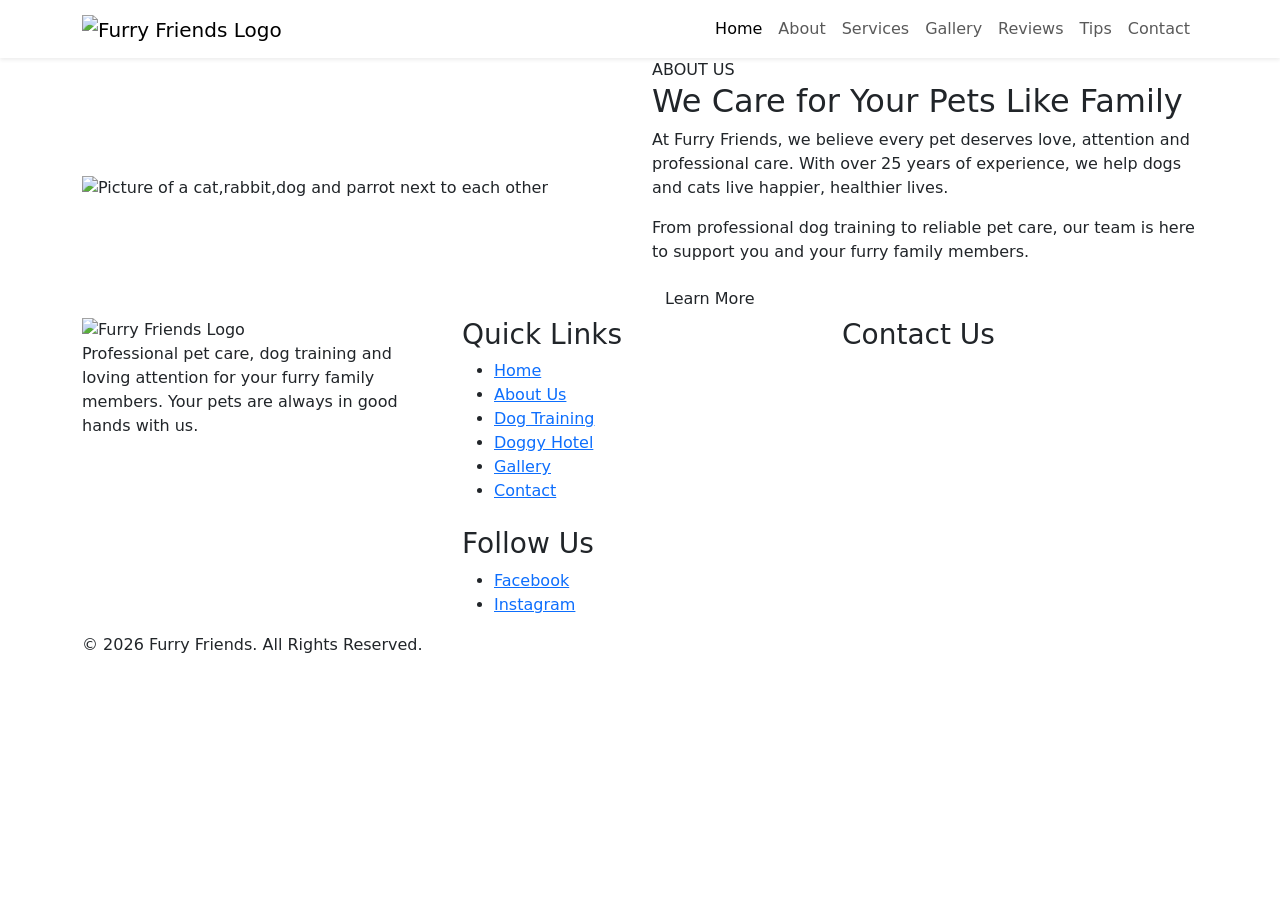
==== index.html @ b20310a3 "Add files via upload furry friends website" ====
<!DOCTYPE html>
<html lang="en">

<head>
    <meta charset="UTF-8">
    <meta name="viewport" content="width=device-width, initial-scale=1.0">

    <title>Home | Furry Friends</title>


<link rel="preconnect" href="https://fonts.googleapis.com">
<link rel="preconnect" href="https://fonts.gstatic.com" crossorigin>

<link href="https://fonts.googleapis.com/css2?family=Poppins:wght@400;500;600;700&display=swap" rel="stylesheet">


<link href="https://cdn.jsdelivr.net/npm/bootstrap@5.3.8/dist/css/bootstrap.min.css" rel="stylesheet">

<link rel="stylesheet" href="css/style.css">


</head>

<body>

<!-- NAVBAR -->
<nav class="navbar navbar-expand-lg navbar-light bg-white sticky-top shadow-sm">

    <div class="container">

        <!-- LOGO -->
        
<a class="navbar-brand" href="index.html">
    <img src="images/logo.png"
         alt="Furry Friends Logo"
         class="navbar-logo">
</a>


        <!-- MOBILE MENU BUTTON -->
        <button class="navbar-toggler"
                type="button"
                data-bs-toggle="collapse"
                data-bs-target="#mainNavbar"
                aria-controls="mainNavbar"
                aria-expanded="false"
                aria-label="Toggle navigation">

            <span class="navbar-toggler-icon"></span>

        </button>

        <!-- NAVIGATION LINKS -->
        <div class="collapse navbar-collapse" id="mainNavbar">

            <ul class="navbar-nav ms-auto">

                <li class="nav-item">
                    <a class="nav-link active" href="index.html">Home</a>
                </li>

                <li class="nav-item">
                    <a class="nav-link" href="about.html">About</a>
                </li>

                <!-- DROPDOWN MENU -->
             
                <li class="nav-item">
    <a class="nav-link" href="services.html">Services</a>
</li>

                <li class="nav-item">
                    <a class="nav-link" href="gallery.html">Gallery</a>
                </li>

                <li class="nav-item">
                    <a class="nav-link" href="testimonials.html">Reviews</a>
                </li>

                <li class="nav-item">
                    <a class="nav-link" href="tips.html">Tips</a>
                </li>

                <li class="nav-item">
                    <a class="nav-link" href="contact.html">Contact</a>
                </li>

            </ul>

        </div>

    </div>

</nav>


<!-- ABOUT SECTION -->
<section class="about-section">

    <div class="container">

        <div class="row align-items-center">

            <!-- IMAGE -->
            <div class="col-lg-6 about-image">
                <img src="images/about-pets.jpg"
                     alt="Picture of a cat,rabbit,dog and parrot next to each other">
            </div>

            <!-- TEXT -->
            <div class="col-lg-6 about-content">

                <span class="section-label">ABOUT US</span>

                <h2>We Care for Your Pets Like Family</h2>

                <p>
                    At Furry Friends, we believe every pet deserves
                    love, attention and professional care.
                    With over 25 years of experience, we help dogs
                    and cats live happier, healthier lives.
                </p>

                <p>
                    From professional dog training to reliable pet
                    care, our team is here to support you and your
                    furry family members.
                </p>

                <a href="about.html" class="btn about-button">
                    Learn More
                </a>

            </div>

        </div>

    </div>

</section>




</section>



<!-- FOOTER -->
<footer class="main-footer">

    <div class="container">

        <div class="row g-4">

            <!-- ABOUT -->
            <div class="col-lg-4 col-md-6">

                <img src="images/logo.png"
                     alt="Furry Friends Logo"
                     class="footer-logo">

                <p class="footer-description">
                    Professional pet care, dog training and
                    loving attention for your furry family members.
                    Your pets are always in good hands with us.
                </p>

            </div>

            <!-- QUICK LINKS -->
            <div class="col-lg-4 col-md-6">

                <h3>Quick Links</h3>

                <ul class="footer-links">
                    <li><a href="index.html">Home</a></li>
                    <li><a href="about.html">About Us</a></li>
                    <li><a href="dog-training.html">Dog Training</a></li>
                    <li><a href="doggy-hotel.html">Doggy Hotel</a></li>
                    <li><a href="gallery.html">Gallery</a></li>
                    <li><a href="contact.html">Contact</a></li>
                </ul>
                <h3 class="mt-4">Follow Us</h3>

<ul class="footer-links">
    <li>
        <a href="https://www.facebook.com/"
           target="_blank"
           rel="noopener noreferrer">Facebook</a>
    </li>

    <li>
        <a href="https://www.instagram.com/"
           target="_blank"
           rel="noopener noreferrer">Instagram</a>
    </li>
</ul>

            </div>

            <!-- CONTACT -->
            <div class="col-lg-4 col-md-12">

                <h3>Contact Us</h3>

               

            </div>

        </div>

        <!-- COPYRIGHT -->
        <div class="footer-bottom">

            <p>
                © 2026 Furry Friends. All Rights Reserved.
            </p>

        </div>

    </div>

</footer>


<script src="https://cdn.jsdelivr.net/npm/bootstrap@5.3.8/dist/js/bootstrap.bundle.min.js"></script>

<script src="js/script.js"></script>

</body>

</html>
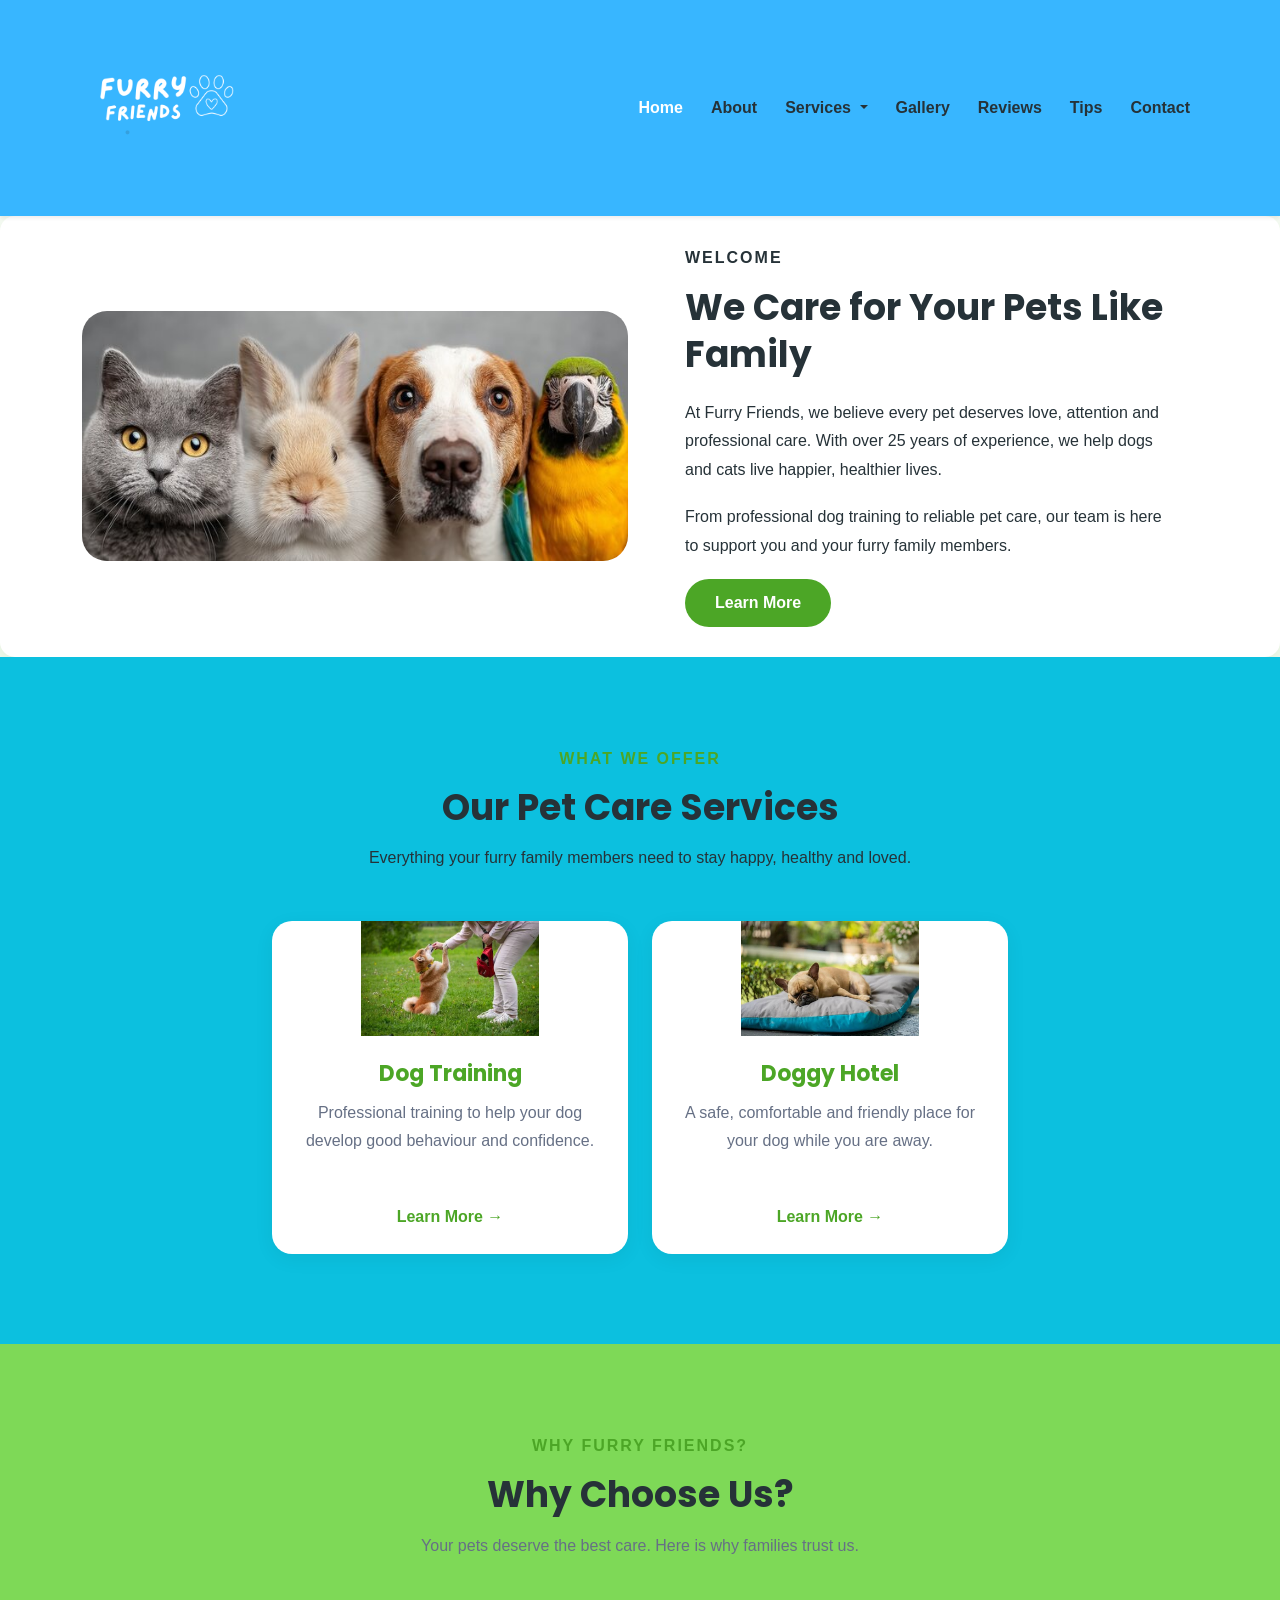
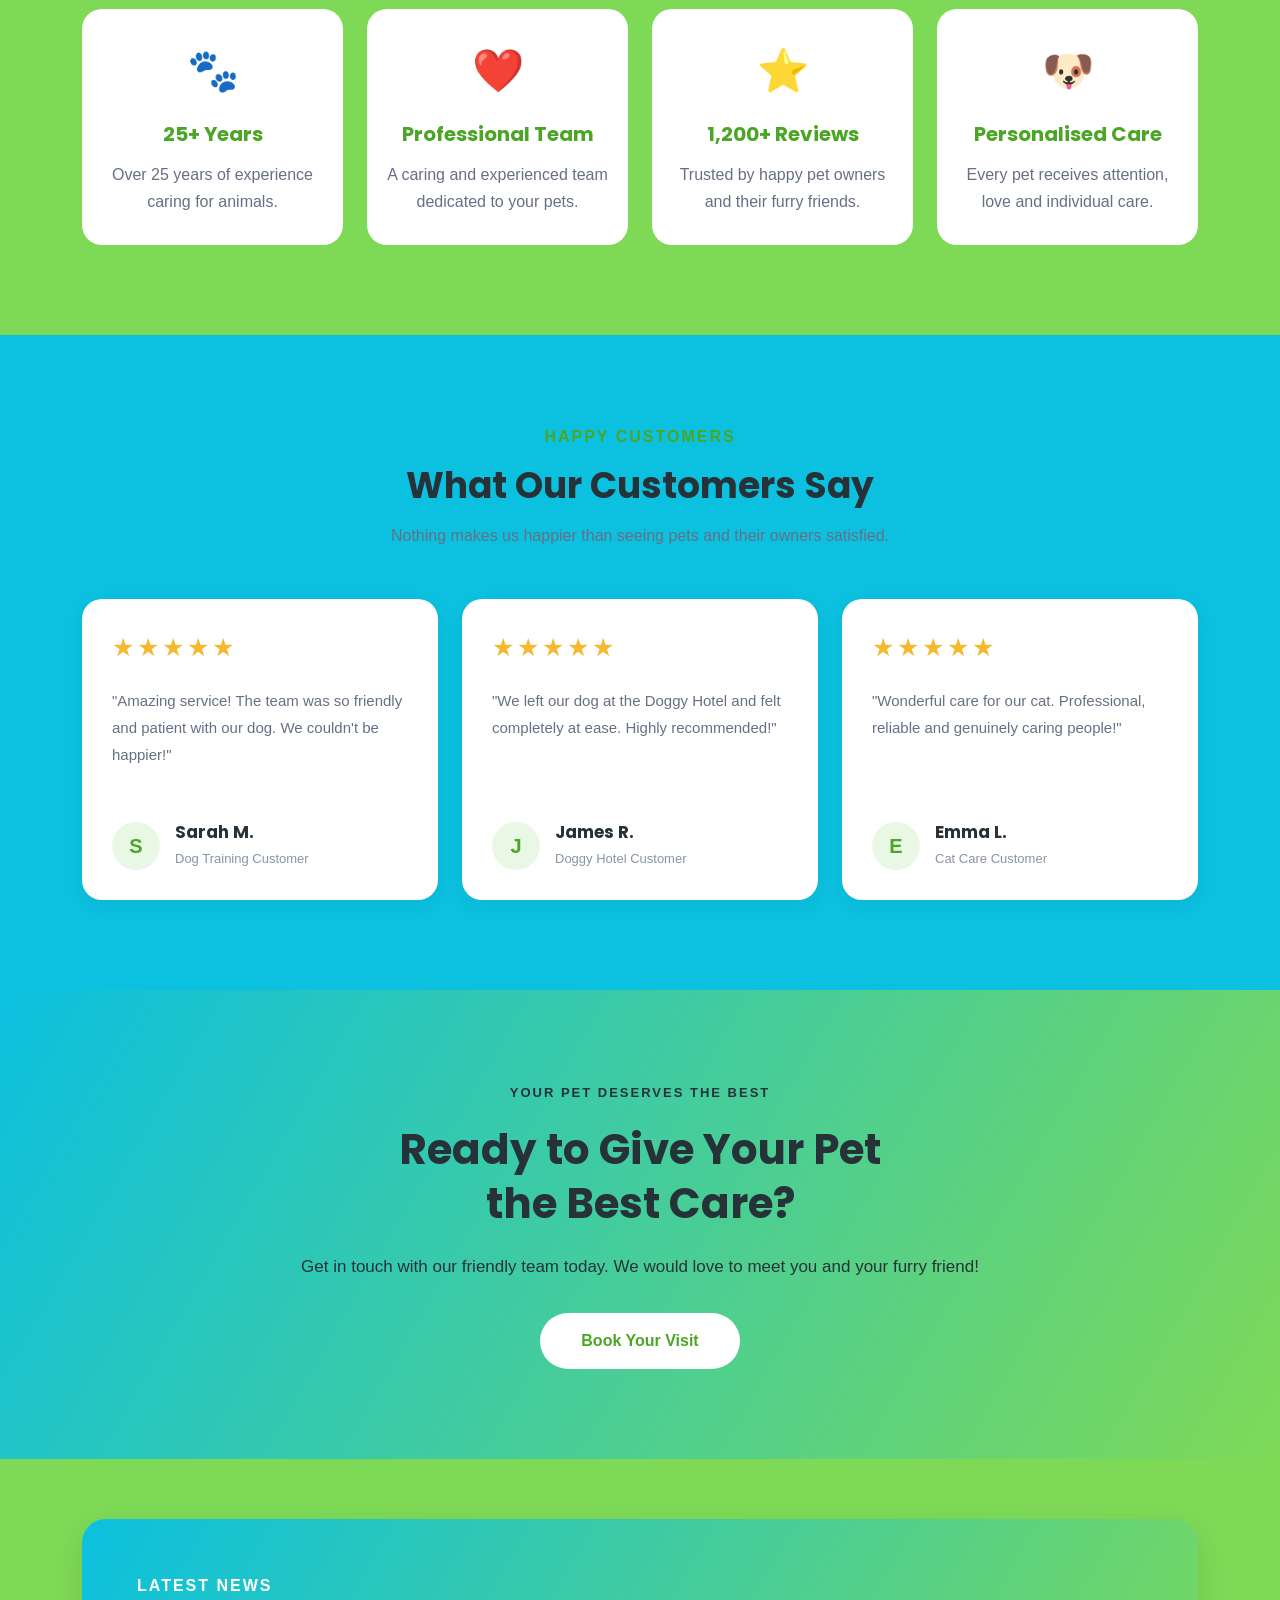
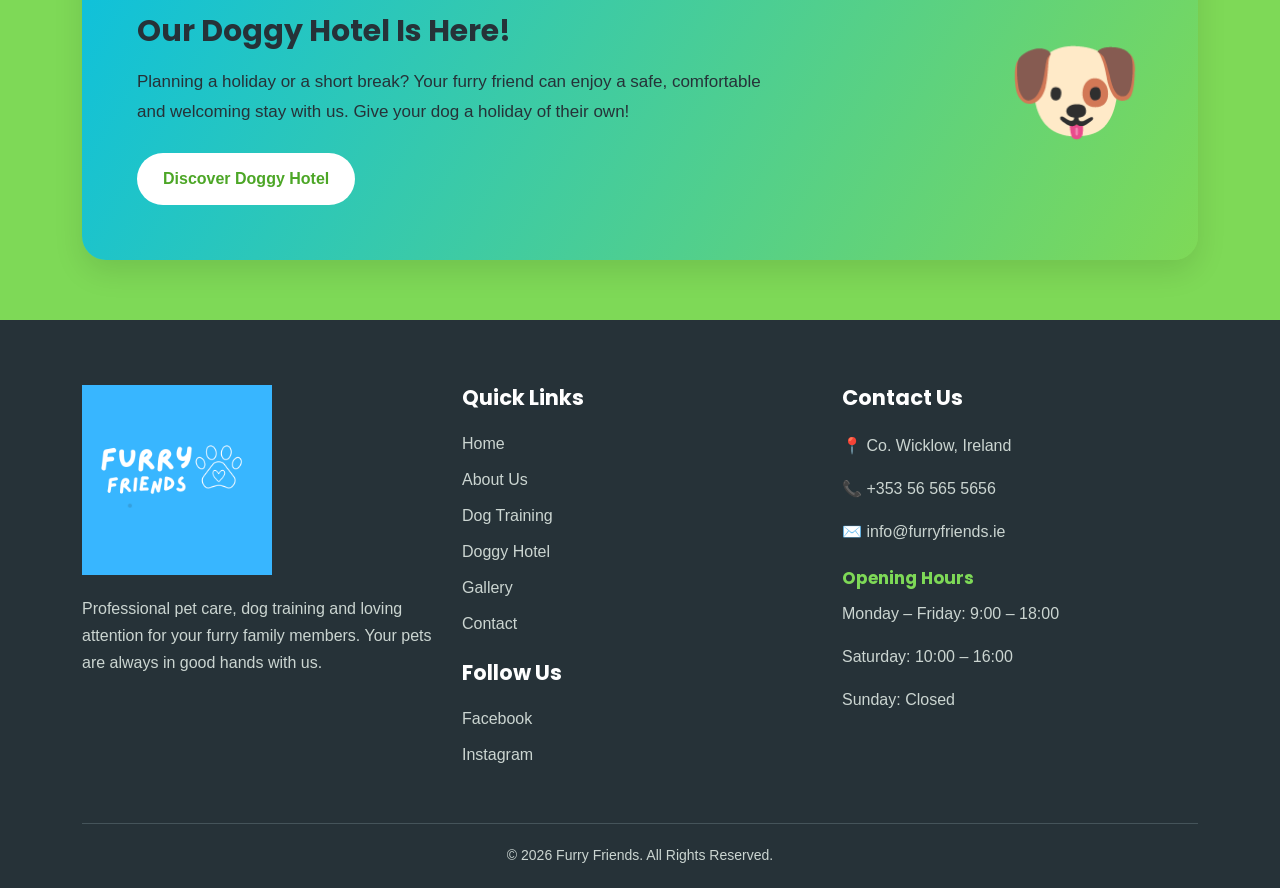
==== commit c4f98ac2: "Add files via upload" ====
--- a/index.html
+++ b/index.html
@@ -65,10 +65,33 @@
                 </li>
 
                 <!-- DROPDOWN MENU -->
-             
-                <li class="nav-item">
-    <a class="nav-link" href="services.html">Services</a>
-</li>
+                <li class="nav-item dropdown">
+
+                    <a class="nav-link dropdown-toggle"
+                       href="#"
+                       role="button"
+                       data-bs-toggle="dropdown"
+                       aria-expanded="false">
+                        Services
+                    </a>
+
+                    <ul class="dropdown-menu">
+
+                        <li>
+                            <a class="dropdown-item" href="dog-training.html">
+                                Dog Training
+                            </a>
+                        </li>
+
+                        <li>
+                            <a class="dropdown-item" href="doggy-hotel.html">
+                                Doggy Hotel
+                            </a>
+                        </li>
+
+                    </ul>
+
+                </li>
 
                 <li class="nav-item">
                     <a class="nav-link" href="gallery.html">Gallery</a>
@@ -95,6 +118,7 @@
 </nav>
 
 
+
 <!-- ABOUT SECTION -->
 <section class="about-section">
 
@@ -105,13 +129,13 @@
             <!-- IMAGE -->
             <div class="col-lg-6 about-image">
                 <img src="images/about-pets.jpg"
-                     alt="Picture of a cat,rabbit,dog and parrot next to each other">
+                     alt="Pet care professional spending time with a happy dog">
             </div>
 
             <!-- TEXT -->
             <div class="col-lg-6 about-content">
 
-                <span class="section-label">ABOUT US</span>
+                <span class="section-label">WELCOME</span>
 
                 <h2>We Care for Your Pets Like Family</h2>
 
@@ -139,13 +163,351 @@
     </div>
 
 </section>
-
-
-
-
+<!-- SERVICES SECTION -->
+<section class="services-section">
+
+    <div class="container">
+
+        <!-- SECTION HEADING -->
+        <div class="section-heading text-center">
+
+            <span class="section-label">WHAT WE OFFER</span>
+
+            <h2>Our Pet Care Services</h2>
+
+            <p>
+                Everything your furry family members need
+                to stay happy, healthy and loved.
+            </p>
+
+        </div>
+
+        <!-- SERVICE CARDS -->
+        <div class="row g-4">
+
+            <!-- DOG TRAINING -->
+            <div class="col-md-6 col-lg-4">
+
+                <div class="service-card">
+
+                    <img src="images/dog-training.jpg"
+                         alt="Professional dog training session">
+
+                    <div class="service-card-content">
+
+                        <h3>Dog Training</h3>
+
+                        <p>
+                            Professional training to help your dog
+                            develop good behaviour and confidence.
+                        </p>
+
+                        <a href="dog-training.html" class="service-link">
+                            Learn More →
+                        </a>
+
+                    </div>
+
+                </div>
+
+            </div>
+
+            <!-- DOGGY HOTEL -->
+            <div class="col-md-6 col-lg-4">
+
+                <div class="service-card">
+
+                    <img src="images/doggy-hotel.jpg"
+                         alt="Happy dog relaxing at a dog hotel">
+
+                    <div class="service-card-content">
+
+                        <h3>Doggy Hotel</h3>
+
+                        <p>
+                            A safe, comfortable and friendly place
+                            for your dog while you are away.
+                        </p>
+
+                        <a href="doggy-hotel.html" class="service-link">
+                            Learn More →
+                        </a>
+
+                    </div>
+
+                </div>
+
+            </div>
+
+     
 </section>
 
 
+<!-- WHY CHOOSE US SECTION -->
+<section class="why-us-section">
+
+    <div class="container">
+
+        <div class="section-heading text-center">
+
+            <span class="section-label">WHY FURRY FRIENDS?</span>
+
+            <h2>Why Choose Us?</h2>
+
+            <p>
+                Your pets deserve the best care.
+                Here is why families trust us.
+            </p>
+
+        </div>
+
+        <div class="row g-4">
+
+            <!-- EXPERIENCE -->
+            <div class="col-md-6 col-lg-3">
+
+                <div class="feature-card">
+
+                    <div class="feature-icon">🐾</div>
+
+                    <h3>25+ Years</h3>
+
+                    <p>
+                        Over 25 years of experience
+                        caring for animals.
+                    </p>
+
+                </div>
+
+            </div>
+
+            <!-- PROFESSIONAL TEAM -->
+            <div class="col-md-6 col-lg-3">
+
+                <div class="feature-card">
+
+                    <div class="feature-icon">❤️</div>
+
+                    <h3>Professional Team</h3>
+
+                    <p>
+                        A caring and experienced team
+                        dedicated to your pets.
+                    </p>
+
+                </div>
+
+            </div>
+
+            <!-- REVIEWS -->
+            <div class="col-md-6 col-lg-3">
+
+                <div class="feature-card">
+
+                    <div class="feature-icon">⭐</div>
+
+                    <h3>1,200+ Reviews</h3>
+
+                    <p>
+                        Trusted by happy pet owners
+                        and their furry friends.
+                    </p>
+
+                </div>
+
+            </div>
+
+            <!-- PERSONAL CARE -->
+            <div class="col-md-6 col-lg-3">
+
+                <div class="feature-card">
+
+                    <div class="feature-icon">🐶</div>
+
+                    <h3>Personalised Care</h3>
+
+                    <p>
+                        Every pet receives attention,
+                        love and individual care.
+                    </p>
+
+                </div>
+
+            </div>
+
+        </div>
+
+    </div>
+
+</section>
+
+
+<!-- TESTIMONIALS SECTION -->
+<section class="testimonials-section">
+
+    <div class="container">
+
+        <div class="section-heading text-center">
+
+            <span class="section-label">HAPPY CUSTOMERS</span>
+
+            <h2>What Our Customers Say</h2>
+
+            <p>
+                Nothing makes us happier than seeing
+                pets and their owners satisfied.
+            </p>
+
+        </div>
+
+        <div class="row g-4">
+
+            <!-- REVIEW 1 -->
+            <div class="col-md-6 col-lg-4">
+
+                <div class="testimonial-card">
+
+                    <div class="review-stars">★★★★★</div>
+
+                    <p>
+                        "Amazing service! The team was so friendly
+                        and patient with our dog. We couldn't be happier!"
+                    </p>
+
+                    <div class="review-author">
+                        <div class="review-avatar">S</div>
+                        <div>
+                            <h3>Sarah M.</h3>
+                            <span>Dog Training Customer</span>
+                        </div>
+                    </div>
+
+                </div>
+
+            </div>
+
+            <!-- REVIEW 2 -->
+            <div class="col-md-6 col-lg-4">
+
+                <div class="testimonial-card">
+
+                    <div class="review-stars">★★★★★</div>
+
+                    <p>
+                        "We left our dog at the Doggy Hotel
+                        and felt completely at ease. Highly recommended!"
+                    </p>
+
+                    <div class="review-author">
+                        <div class="review-avatar">J</div>
+                        <div>
+                            <h3>James R.</h3>
+                            <span>Doggy Hotel Customer</span>
+                        </div>
+                    </div>
+
+                </div>
+
+            </div>
+
+            <!-- REVIEW 3 -->
+            <div class="col-md-6 col-lg-4">
+
+                <div class="testimonial-card">
+
+                    <div class="review-stars">★★★★★</div>
+
+                    <p>
+                        "Wonderful care for our cat.
+                        Professional, reliable and genuinely caring people!"
+                    </p>
+
+                    <div class="review-author">
+                        <div class="review-avatar">E</div>
+                        <div>
+                            <h3>Emma L.</h3>
+                            <span>Cat Care Customer</span>
+                        </div>
+                    </div>
+
+                </div>
+
+            </div>
+
+        </div>
+
+    </div>
+
+</section>
+
+
+<!-- CALL TO ACTION SECTION -->
+<section class="cta-section">
+
+    <div class="container">
+
+        <div class="cta-content text-center">
+
+            <span class="cta-label">YOUR PET DESERVES THE BEST</span>
+
+            <h2>
+                Ready to Give Your Pet<br>
+                the Best Care?
+            </h2>
+
+            <p>
+                Get in touch with our friendly team today.
+                We would love to meet you and your furry friend!
+            </p>
+
+            <a href="contact.html" class="btn cta-button">
+                Book Your Visit
+            </a>
+
+        </div>
+
+    </div>
+
+</section>
+
+
+<!-- CLIENT UPDATE CARD -->
+<section class="client-update-section">
+
+    <div class="container">
+
+        <div class="client-update-card">
+
+            <div class="client-update-content">
+
+                <span class="client-update-label">
+                    LATEST NEWS
+                </span>
+
+                <h2>Our Doggy Hotel Is Here!</h2>
+
+                <p>
+                    Planning a holiday or a short break?
+                    Your furry friend can enjoy a safe,
+                    comfortable and welcoming stay with us.
+                    Give your dog a holiday of their own!
+                </p>
+
+                <a href="doggy-hotel.html" class="btn client-update-button">
+                    Discover Doggy Hotel
+                </a>
+
+            </div>
+
+            <div class="client-update-icon">
+                🐶
+            </div>
+
+        </div>
+
+    </div>
+
+</section>
 
 <!-- FOOTER -->
 <footer class="main-footer">
@@ -205,7 +567,15 @@
 
                 <h3>Contact Us</h3>
 
-               
+                <p>📍 Co. Wicklow, Ireland</p>
+                <p>📞 +353 56 565 5656</p>
+                <p>✉️ info@furryfriends.ie</p>
+
+                <h4>Opening Hours</h4>
+
+                <p>Monday – Friday: 9:00 – 18:00</p>
+                <p>Saturday: 10:00 – 16:00</p>
+                <p>Sunday: Closed</p>
 
             </div>
 
--- a/css/style.css
+++ b/css/style.css
@@ -0,0 +1,1952 @@
+
+/*
+   FURRY FRIENDS -  */
+
+/* COLOUR PALETTE */
+
+/* FURRY FRIENDS - COLOUR PALETTE AND TYPOGRAPHY */
+
+:root {
+
+    /* PRIMARY COLOURS */
+    --primary-turquoise: #0cc0df;
+    --primary-light-green: #7ed957;
+
+    /* SECONDARY COLOURS */
+    --primary-green: #4ca626;
+    --primary-blue: #0cc0df;
+    --light-green: #7ed957;
+    --light-blue: #38b6ff;
+
+    /* TEXT AND BACKGROUNDS */
+    --dark-text: #263238;
+    --light-background: #f7fbf5;
+    --white: #ffffff;
+    --muted-text: #667085;
+
+    /* SOFT COLOURS */
+    --soft-green: #e9f8e5;
+    --soft-blue: #e5f5ff;
+    --border-color: #dce5dc;
+    --footer-background: #263238;
+
+    /* TYPOGRAPHY */
+    --font-heading: 'Poppins', sans-serif;
+    --font-body: 'Arial', sans-serif;
+
+    --heading-large: 42px;
+    --heading-medium: 30px;
+    --heading-small: 22px;
+    --body-size: 16px;
+
+    --heading-xl: 52px;
+    --heading-page: 48px;
+    --heading-section: 36px;
+    --heading-card: 24px;
+
+    --text-large: 18px;
+    --text-small: 14px;
+}
+
+/* 3. GLOBAL RESET */
+
+* {
+    margin: 0;
+    padding: 0;
+    box-sizing: border-box;
+}
+
+/* 4. BODY */
+
+body {
+    font-family: var(--font-body);
+    font-size: var(--body-size);
+    color: var(--dark-text);
+    background-color: var(--light-background);
+}
+
+/* 5. HEADINGS */
+
+h1, h2, h3, h4 {
+    font-family: var(--font-heading);
+    font-weight: 700;
+}
+
+h1 {
+    font-size: var(--heading-large);
+}
+
+h2 {
+    font-size: var(--heading-medium);
+}
+
+h3 {
+    font-size: var(--heading-small);
+}
+
+/* 6. RESPONSIVE DESIGN */
+
+@media (max-width: 768px) {
+
+    h1 {
+        font-size: 32px;
+    }
+
+    h2 {
+        font-size: 25px;
+    }
+
+}
+
+@media (max-width: 480px) {
+
+    h1 {
+        font-size: 27px;
+    }
+
+    h2 {
+        font-size: 22px;
+    }
+
+}
+
+
+/* NAVBAR */
+
+.navbar {
+    padding: 18px 0;
+}
+
+.navbar-brand {
+    color: var(--primary-green);
+    font-size: 25px;
+    letter-spacing: 1px;
+}
+
+.navbar-brand:hover {
+    color: var(--primary-blue);
+}
+
+.navbar-nav .nav-link {
+    color: var(--dark-text);
+    font-weight: 600;
+    margin-left: 12px;
+    transition: color 0.3s ease;
+}
+
+.navbar-nav .nav-link:hover,
+.navbar-nav .nav-link.active {
+    color: var(--primary-green);
+}
+
+.dropdown-menu {
+    border: none;
+    box-shadow: 0 5px 20px rgba(0,0,0,0.1);
+    border-radius: 10px;
+}
+
+.dropdown-item:hover {
+    background-color: var(--light-background);
+    color: var(--primary-green);
+}
+
+/* NAVBAR LOGO */
+
+.navbar-logo {
+    height: 180px;
+    width: auto;
+    object-fit: contain;
+    display: block;
+}
+
+.navbar-brand {
+    padding: 0;
+    margin: 0;
+}
+
+@media (max-width: 768px) {
+
+    .navbar-logo {
+        height: 52px;
+    }
+
+}
+
+
+/* MOBILE RESPONSIVE */
+
+@media (max-width: 768px) {
+
+    .hero-section {
+        padding: 35px 0;
+    }
+
+    .hero-content {
+        padding: 20px 10px;
+        text-align: center;
+    }
+
+    .hero-content h1 {
+        font-size: 36px;
+    }
+
+    .hero-content p {
+        font-size: 16px;
+    }
+
+    .hero-image img {
+        height: 300px;
+        margin-top: 30px;
+    }
+}
+
+/* =================================
+   ABOUT SECTION
+================================= */
+
+.about-section {
+    background-color: #ffffff;
+    box-shadow: 0 10px 25px color-mix(in srgb, var(--primary-green) 15%, transparent);
+    border-radius: 15px;
+}
+
+.about-image img {
+    width: 100%;
+    height: 250px;
+    object-fit: cover;
+    border-radius: 25px;
+}
+
+.about-content {
+    padding: 30px 45px;
+}
+
+.section-label {
+    display: inline-block;
+    color: var(--primary-green);
+    font-weight: 700;
+    letter-spacing: 2px;
+    margin-bottom: 15px;
+}
+.about-content h2 {
+    font-size: 36px;
+    line-height: 1.3;
+    margin-bottom: 20px;
+}
+
+.about-content p {
+    font-size: 16px;
+    line-height: 1.8;
+    margin-bottom: 18px;
+}
+
+.about-button {
+    background-color: var(--primary-green);
+    color: var(--white);
+    padding: 12px 30px;
+    border-radius: 30px;
+    font-weight: 600;
+    transition: 0.3s ease;
+}
+
+.about-button:hover {
+    background-color: var(--primary-blue);
+    color: var(--white);
+}
+
+@media (max-width: 768px) {
+
+    .about-section {
+        padding: 40px 0;
+    }
+
+    .about-content {
+        padding: 30px 10px 10px;
+        text-align: center;
+    }
+
+    .about-content h2 {
+        font-size: 28px;
+    }
+
+    .about-image img {
+        height: 300px;
+    }
+}
+
+/* =================================
+   SERVICES SECTION
+================================= */
+
+.services-section {
+    padding: 90px 0;
+    background-color: var(--light-background);
+}
+
+.section-heading {
+    max-width: 650px;
+    margin: 0 auto 50px;
+}
+
+.section-heading h2 {
+    font-size: 36px;
+    margin-bottom: 15px;
+}
+
+.section-heading p {
+    color: #667085;
+    line-height: 1.7;
+}
+
+/* SERVICE CARDS */
+
+.service-card {
+    height: 100%;
+    background-color: var(--white);
+    border-radius: 20px;
+    overflow: hidden;
+    box-shadow: 0 5px 20px rgba(0, 0, 0, 0.06);
+    transition: transform 0.3s ease, box-shadow 0.3s ease;
+}
+
+.service-card:hover {
+    transform: translateY(-8px);
+    box-shadow: 0 12px 30px rgba(0, 0, 0, 0.12);
+}
+
+.service-card img {
+    width: 50%;
+    height: 115px;
+    object-fit: cover;
+}
+
+.service-card:nth-child(1) img {
+    object-position: 20% center;
+}
+
+.service-card:nth-child(2) img {
+    object-position: 40% center;
+}
+
+.service-card:nth-child(3) img {
+    object-position: 40% center;
+}
+.service-card-content {
+    padding: 25px;
+}
+
+.service-card-content h3 {
+    color: var(--primary-green);
+    margin-bottom: 12px;
+}
+
+.service-card-content p {
+    line-height: 1.7;
+    color: #667085;
+    min-height: 80px;
+}
+
+.service-link {
+    display: inline-block;
+    color: var(--primary-green);
+    font-weight: 700;
+    text-decoration: none;
+    margin-top: 10px;
+    transition: color 0.3s ease;
+}
+
+.service-link:hover {
+    color: var(--primary-blue);
+}
+
+/* MOBILE */
+
+@media (max-width: 768px) {
+
+    .services-section {
+        padding: 50px 0;
+    }
+
+    .section-heading h2 {
+        font-size: 28px;
+    }
+
+    .service-card-content p {
+        min-height: auto;
+    }
+
+}
+
+/* =================================
+   WHY CHOOSE US SECTION
+================================= */
+
+.why-us-section {
+    padding: 90px 0;
+    background-color: var(--white);
+}
+
+.feature-card {
+    height: 100%;
+    padding: 30px 20px;
+    text-align: center;
+    background-color: var(--light-background);
+    border-radius: 20px;
+    transition: transform 0.3s ease;
+}
+
+.feature-card:hover {
+    transform: translateY(-8px);
+}
+
+.feature-icon {
+    font-size: 42px;
+    margin-bottom: 20px;
+}
+
+.feature-card h3 {
+    font-size: 20px;
+    color: var(--primary-green);
+    margin-bottom: 15px;
+}
+
+.feature-card p {
+    color: #667085;
+    line-height: 1.7;
+    margin-bottom: 0;
+}
+
+@media (max-width: 768px) {
+
+    .why-us-section {
+        padding: 50px 0;
+    }
+
+    .feature-card {
+        padding: 25px 15px;
+    }
+
+}
+
+/* =================================
+   TESTIMONIALS SECTION
+================================= */
+
+.testimonials-section {
+    padding: 90px 0;
+    background-color: var(--light-background);
+}
+
+.testimonial-card {
+    height: 100%;
+    padding: 30px;
+    background-color: var(--white);
+    border-radius: 20px;
+    box-shadow: 0 5px 20px rgba(0, 0, 0, 0.05);
+    transition: transform 0.3s ease;
+}
+
+.testimonial-card:hover {
+    transform: translateY(-8px);
+}
+
+.review-stars {
+    color: #ffb703;
+    font-size: 24px;
+    letter-spacing: 3px;
+    margin-bottom: 20px;
+}
+
+.testimonial-card > p {
+    color: #667085;
+    font-size: 15px;
+    line-height: 1.8;
+    min-height: 110px;
+}
+
+.review-author {
+    display: flex;
+    align-items: center;
+    gap: 15px;
+    margin-top: 25px;
+}
+
+.review-avatar {
+    width: 48px;
+    height: 48px;
+    display: flex;
+    align-items: center;
+    justify-content: center;
+    background-color: var(--light-green);
+    color: var(--white);
+    font-size: 20px;
+    font-weight: 700;
+    border-radius: 50%;
+}
+
+.review-author h3 {
+    font-size: 17px;
+    margin-bottom: 4px;
+}
+
+.review-author span {
+    color: #667085;
+    font-size: 13px;
+}
+
+@media (max-width: 768px) {
+
+    .testimonials-section {
+        padding: 50px 0;
+    }
+
+    .testimonial-card > p {
+        min-height: auto;
+    }
+
+}
+
+/* =================================
+   CALL TO ACTION SECTION
+================================= */
+
+.cta-section {
+    padding: 90px 20px;
+    background: linear-gradient(
+        135deg,
+        var(--primary-green),
+        var(--primary-blue)
+    );
+}
+
+.cta-content {
+    max-width: 750px;
+    margin: 0 auto;
+    color: var(--white);
+}
+
+.cta-label {
+    display: inline-block;
+    font-weight: 700;
+    letter-spacing: 2px;
+    font-size: 13px;
+    margin-bottom: 20px;
+}
+
+.cta-content h2 {
+    font-size: 42px;
+    line-height: 1.3;
+    margin-bottom: 20px;
+}
+
+.cta-content p {
+    font-size: 17px;
+    line-height: 1.8;
+    margin-bottom: 30px;
+}
+
+.cta-button {
+    background-color: var(--white);
+    color: var(--primary-green);
+    padding: 15px 40px;
+    border-radius: 30px;
+    font-weight: 700;
+    transition: 0.3s ease;
+}
+
+.cta-button:hover {
+    background-color: var(--dark-text);
+    color: var(--white);
+    transform: translateY(-3px);
+}
+
+/* MOBILE */
+
+@media (max-width: 768px) {
+
+    .cta-section {
+        padding: 55px 20px;
+    }
+
+    .cta-content h2 {
+        font-size: 30px;
+    }
+
+    .cta-content p {
+        font-size: 15px;
+    }
+
+}
+
+/* =================================
+   FOOTER
+================================= */
+
+.main-footer {
+    background-color: #263238;
+    color: var(--white);
+    padding: 65px 0 20px;
+}
+
+.footer-logo {
+    width: 190px;
+    height: auto;
+    object-fit: contain;
+    margin-bottom: 20px;
+}
+
+.footer-description {
+    color: #cbd5d1;
+    line-height: 1.8;
+    max-width: 350px;
+}
+
+.main-footer h3 {
+    color: var(--white);
+    font-size: 21px;
+    margin-bottom: 22px;
+}
+
+.main-footer h4 {
+    color: var(--light-green);
+    font-size: 17px;
+    margin: 22px 0 12px;
+}
+
+.main-footer p {
+    color: #cbd5d1;
+    line-height: 1.7;
+}
+
+.footer-links {
+    list-style: none;
+    padding: 0;
+}
+
+.footer-links li {
+    margin-bottom: 12px;
+}
+
+.footer-links a {
+    color: #cbd5d1;
+    text-decoration: none;
+    transition: 0.3s ease;
+}
+
+.footer-links a:hover {
+    color: var(--light-green);
+    padding-left: 5px;
+}
+
+.footer-bottom {
+    border-top: 1px solid #45545a;
+    margin-top: 40px;
+    padding-top: 20px;
+    text-align: center;
+}
+
+.footer-bottom p {
+    font-size: 14px;
+    margin-bottom: 0;
+}
+
+/* MOBILE */
+
+@media (max-width: 768px) {
+
+    .main-footer {
+        padding: 45px 0 20px;
+    }
+
+    .footer-logo {
+        width: 160px;
+    }
+
+    .footer-bottom {
+        margin-top: 25px;
+    }
+
+}
+
+/* =================================
+   ABOUT PAGE
+================================= */
+
+.about-hero {
+    padding: 90px 20px;
+    background: linear-gradient(
+        135deg,
+        #e9f8e5,
+        #e5f5ff
+    );
+}
+
+.about-hero h1 {
+    font-size: 48px;
+    line-height: 1.25;
+    margin: 15px 0 20px;
+}
+
+.about-hero p {
+    color: #667085;
+    font-size: 18px;
+    max-width: 600px;
+    margin: 0 auto;
+    line-height: 1.8;
+}
+
+.our-story-section {
+    padding: 90px 0;
+    background-color: var(--white);
+}
+
+.story-image {
+    width: 100%;
+    height: 430px;
+    object-fit: cover;
+    border-radius: 25px;
+}
+
+.our-story-section h2 {
+    font-size: 36px;
+    margin: 15px 0 20px;
+}
+
+.our-story-section p {
+    color: #667085;
+    line-height: 1.9;
+    margin-bottom: 18px;
+}
+
+.mission-section {
+    padding: 85px 20px;
+    background-color: var(--light-background);
+}
+
+.mission-section h2 {
+    font-size: 36px;
+    margin: 15px 0 20px;
+}
+
+.mission-section p {
+    max-width: 750px;
+    margin: 0 auto;
+    color: #667085;
+    line-height: 1.9;
+    font-size: 17px;
+}
+
+@media (max-width: 768px) {
+
+    .about-hero {
+        padding: 60px 15px;
+    }
+
+    .about-hero h1 {
+        font-size: 34px;
+    }
+
+    .our-story-section {
+        padding: 50px 0;
+    }
+
+    .story-image {
+        height: 300px;
+    }
+
+    .our-story-section h2,
+    .mission-section h2 {
+        font-size: 28px;
+    }
+
+    .mission-section {
+        padding: 55px 20px;
+    }
+}
+
+/* =================================
+   SERVICES PAGE
+================================= */
+
+.services-hero {
+    padding: 90px 20px;
+    background: linear-gradient(
+        135deg,
+        #e9f8e5,
+        #e5f5ff
+    );
+}
+
+.services-hero h1 {
+    font-size: 48px;
+    margin: 15px 0 20px;
+}
+
+.services-hero p {
+    max-width: 650px;
+    margin: 0 auto;
+    color: #667085;
+    font-size: 18px;
+    line-height: 1.8;
+}
+
+.services-overview {
+    padding: 90px 0;
+    background-color: var(--white);
+}
+
+.service-page-card {
+    height: 100%;
+    background-color: var(--light-background);
+    border-radius: 20px;
+    overflow: hidden;
+    transition: 0.3s ease;
+}
+
+.service-page-card:hover {
+    transform: translateY(-8px);
+    box-shadow: 0 12px 30px rgba(0, 0, 0, 0.10);
+}
+
+.service-page-card img {
+    width: 100%;
+    height: 240px;
+    object-fit: cover;
+}
+
+.service-page-content {
+    padding: 28px;
+}
+
+.service-number {
+    display: inline-block;
+    color: var(--primary-green);
+    font-size: 14px;
+    font-weight: 700;
+    margin-bottom: 12px;
+}
+
+.service-page-content h3 {
+    font-size: 23px;
+    margin-bottom: 15px;
+}
+
+.service-page-content p {
+    color: #667085;
+    line-height: 1.8;
+    min-height: 85px;
+}
+
+.service-page-link {
+    display: inline-block;
+    margin-top: 12px;
+    color: var(--primary-green);
+    font-weight: 700;
+    text-decoration: none;
+    transition: 0.3s ease;
+}
+
+.service-page-link:hover {
+    color: var(--primary-blue);
+    transform: translateX(5px);
+}
+
+.personal-care-section {
+    padding: 90px 0;
+    background-color: var(--light-background);
+}
+
+.personal-care-section h2 {
+    font-size: 36px;
+    margin: 15px 0 20px;
+}
+
+.personal-care-section p {
+    color: #667085;
+    line-height: 1.9;
+    margin-bottom: 18px;
+}
+
+.personal-care-image {
+    width: 100%;
+    height: 420px;
+    object-fit: cover;
+    border-radius: 25px;
+}
+
+.services-contact-button {
+    background-color: var(--primary-green);
+    color: var(--white);
+    padding: 13px 30px;
+    border-radius: 30px;
+    font-weight: 600;
+    margin-top: 10px;
+}
+
+.services-contact-button:hover {
+    background-color: var(--primary-blue);
+    color: var(--white);
+}
+
+.services-cta {
+    padding: 75px 20px;
+    background: linear-gradient(
+        135deg,
+        var(--primary-green),
+        var(--primary-blue)
+    );
+    color: var(--white);
+}
+
+.services-cta h2 {
+    font-size: 36px;
+    margin-bottom: 18px;
+}
+
+.services-cta p {
+    font-size: 17px;
+    line-height: 1.8;
+    margin-bottom: 28px;
+}
+
+.services-cta-button {
+    background-color: var(--white);
+    color: var(--primary-green);
+    padding: 14px 35px;
+    border-radius: 30px;
+    font-weight: 700;
+}
+
+.services-cta-button:hover {
+    background-color: var(--dark-text);
+    color: var(--white);
+}
+
+@media (max-width: 768px) {
+
+    .services-hero {
+        padding: 60px 15px;
+    }
+
+    .services-hero h1 {
+        font-size: 34px;
+    }
+
+    .services-hero p {
+        font-size: 16px;
+    }
+
+    .services-overview,
+    .personal-care-section {
+        padding: 50px 0;
+    }
+
+    .service-page-content p {
+        min-height: auto;
+    }
+
+    .personal-care-section h2 {
+        font-size: 28px;
+    }
+
+    .personal-care-image {
+        height: 300px;
+    }
+
+    .services-cta h2 {
+        font-size: 28px;
+    }
+}
+
+
+/* ==============================
+   GALLERY PAGE
+============================== */
+
+.gallery-hero {
+    padding: 85px 20px;
+    background: linear-gradient(135deg, #e9f8e5, #e5f5ff);
+    text-align: center;
+}
+
+.gallery-hero h1 {
+    font-size: 46px;
+    margin: 15px 0;
+}
+
+.gallery-hero p {
+    max-width: 650px;
+    margin: 0 auto;
+    color: #667085;
+    font-size: 18px;
+    line-height: 1.8;
+}
+
+.gallery-section {
+    padding: 85px 0;
+    background-color: var(--white);
+}
+
+.gallery-card {
+    position: relative;
+    height: 300px;
+    overflow: hidden;
+    border-radius: 20px;
+    box-shadow: 0 5px 20px rgba(0,0,0,0.08);
+    cursor: pointer;
+}
+
+.gallery-card img {
+    width: 100%;
+    height: 100%;
+    object-fit: cover;
+    transition: transform 0.5s ease;
+}
+
+.gallery-card:hover img {
+    transform: scale(1.08);
+}
+
+.gallery-overlay {
+    position: absolute;
+    inset: 0;
+    display: flex;
+    flex-direction: column;
+    justify-content: flex-end;
+    padding: 25px;
+    background: linear-gradient(
+        to top,
+        rgba(0,0,0,0.75),
+        rgba(0,0,0,0.05)
+    );
+    color: white;
+    opacity: 0;
+    transition: opacity 0.3s ease;
+}
+
+.gallery-card:hover .gallery-overlay {
+    opacity: 1;
+}
+
+.gallery-overlay h3 {
+    color: white;
+    margin-bottom: 8px;
+}
+
+.gallery-overlay p {
+    margin: 0;
+    line-height: 1.6;
+}
+
+@media (max-width: 768px) {
+    .gallery-hero {
+        padding: 55px 15px;
+    }
+
+    .gallery-hero h1 {
+        font-size: 32px;
+    }
+
+    .gallery-section {
+        padding: 50px 0;
+    }
+
+    .gallery-card {
+        height: 260px;
+    }
+
+    .gallery-overlay {
+        opacity: 1;
+    }
+}
+
+/* ==============================
+   TESTIMONIALS PAGE
+============================== */
+
+.reviews-hero {
+    padding: 85px 20px;
+    background: linear-gradient(135deg, #e9f8e5, #e5f5ff);
+    text-align: center;
+}
+
+.reviews-hero h1 {
+    font-size: 46px;
+    margin: 15px 0;
+}
+
+.reviews-hero p {
+    max-width: 700px;
+    margin: 0 auto;
+    color: #667085;
+    font-size: 18px;
+    line-height: 1.8;
+}
+
+.reviews-section {
+    padding: 85px 0;
+    background: var(--light-background);
+}
+
+.review-card {
+    height: 100%;
+    padding: 35px 30px;
+    background: white;
+    border-radius: 20px;
+    box-shadow: 0 5px 20px rgba(0,0,0,0.05);
+    transition: transform 0.3s ease, box-shadow 0.3s ease;
+}
+
+.review-card:hover {
+    transform: translateY(-7px);
+    box-shadow: 0 12px 30px rgba(0,0,0,0.10);
+}
+
+.review-stars {
+    color: #f5b82e;
+    font-size: 25px;
+    letter-spacing: 3px;
+    margin-bottom: 20px;
+}
+
+.review-card > p {
+    color: #667085;
+    line-height: 1.8;
+    min-height: 120px;
+}
+
+.review-author {
+    display: flex;
+    align-items: center;
+    gap: 15px;
+    margin-top: 25px;
+}
+
+.review-avatar {
+    width: 48px;
+    height: 48px;
+    display: flex;
+    align-items: center;
+    justify-content: center;
+    background: #e9f8e5;
+    color: var(--primary-green);
+    font-size: 20px;
+    font-weight: 700;
+    border-radius: 50%;
+}
+
+.review-author h3 {
+    font-size: 17px;
+    margin: 0 0 4px;
+}
+
+.review-author span {
+    color: #8a94a6;
+    font-size: 13px;
+}
+
+.reviews-cta {
+    padding: 80px 20px;
+    background: white;
+}
+
+.reviews-cta h2 {
+    font-size: 36px;
+    margin-bottom: 15px;
+}
+
+.reviews-cta p {
+    max-width: 650px;
+    margin: 0 auto 25px;
+    color: #667085;
+    line-height: 1.8;
+}
+
+.reviews-button {
+    display: inline-block;
+    padding: 14px 35px;
+    background: var(--primary-green);
+    color: white;
+    text-decoration: none;
+    border-radius: 30px;
+    font-weight: 600;
+    transition: 0.3s ease;
+}
+
+.reviews-button:hover {
+    background: var(--primary-blue);
+    color: white;
+    transform: translateY(-3px);
+}
+
+@media (max-width: 768px) {
+    .reviews-hero {
+        padding: 55px 15px;
+    }
+
+    .reviews-hero h1 {
+        font-size: 32px;
+    }
+
+    .reviews-section {
+        padding: 50px 0;
+    }
+
+    .review-card > p {
+        min-height: auto;
+    }
+
+    .reviews-cta h2 {
+        font-size: 28px;
+    }
+}
+
+
+/* ==============================
+   PET CARE TIPS PAGE
+============================== */
+
+.tips-hero {
+    padding: 85px 20px;
+    background: linear-gradient(135deg, #e9f8e5, #e5f5ff);
+    text-align: center;
+}
+
+.tips-hero h1 {
+    font-size: 46px;
+    margin: 15px 0;
+}
+
+.tips-hero p {
+    max-width: 700px;
+    margin: 0 auto;
+    color: #667085;
+    font-size: 18px;
+    line-height: 1.8;
+}
+
+.tips-intro {
+    padding: 65px 20px 25px;
+    background: white;
+    text-align: center;
+}
+
+.tips-intro h2 {
+    font-size: 34px;
+    margin-bottom: 18px;
+}
+
+.tips-intro p {
+    max-width: 750px;
+    margin: 0 auto;
+    color: #667085;
+    line-height: 1.8;
+}
+
+.tips-section {
+    padding: 65px 0 90px;
+    background: white;
+}
+
+.tip-card {
+    height: 100%;
+    padding: 35px 30px;
+    background: var(--light-background);
+    border-radius: 20px;
+    border: 1px solid #edf1eb;
+    transition: transform 0.3s ease, box-shadow 0.3s ease;
+}
+
+.tip-card:hover {
+    transform: translateY(-7px);
+    box-shadow: 0 12px 30px rgba(0,0,0,0.08);
+}
+
+.tip-icon {
+    width: 65px;
+    height: 65px;
+    display: flex;
+    align-items: center;
+    justify-content: center;
+    background: white;
+    border-radius: 18px;
+    font-size: 32px;
+    margin-bottom: 22px;
+}
+
+.tip-category {
+    display: inline-block;
+    color: var(--primary-green);
+    font-size: 12px;
+    font-weight: 700;
+    letter-spacing: 1.5px;
+    margin-bottom: 12px;
+}
+
+.tip-card h3 {
+    font-size: 21px;
+    margin-bottom: 15px;
+}
+
+.tip-card p {
+    color: #667085;
+    line-height: 1.8;
+    margin: 0;
+}
+
+.tips-cta {
+    padding: 80px 20px;
+    background: linear-gradient(135deg, #52d4e9, #8ee868);
+}
+
+.tips-cta h2 {
+    font-size: 36px;
+    margin-bottom: 15px;
+}
+
+.tips-cta p {
+    max-width: 650px;
+    margin: 0 auto 25px;
+    color: #667085;
+    line-height: 1.8;
+}
+
+.tips-button {
+    display: inline-block;
+    padding: 14px 35px;
+    background: var(--primary-green);
+    color: white;
+    text-decoration: none;
+    border-radius: 30px;
+    font-weight: 600;
+    transition: 0.3s ease;
+}
+
+.tips-button:hover {
+    background: var(--primary-blue);
+    color: white;
+    transform: translateY(-3px);
+}
+
+@media (max-width: 768px) {
+    .tips-hero {
+        padding: 55px 15px;
+    }
+
+    .tips-hero h1 {
+        font-size: 32px;
+    }
+
+    .tips-intro h2 {
+        font-size: 27px;
+    }
+
+    .tips-section {
+        padding: 45px 0 55px;
+    }
+
+    .tips-cta h2 {
+        font-size: 28px;
+    }
+}
+
+/* ==============================
+   CONTACT PAGE
+============================== */
+
+.contact-hero {
+    padding: 85px 20px;
+    background: linear-gradient(135deg, #e9f8e5, #e5f5ff);
+    text-align: center;
+}
+
+.contact-hero h1 {
+    font-size: 46px;
+    margin: 15px 0;
+}
+
+.contact-hero p {
+    max-width: 700px;
+    margin: 0 auto;
+    color: #667085;
+    font-size: 18px;
+    line-height: 1.8;
+}
+
+.contact-section {
+    padding: 85px 0;
+    background: white;
+}
+
+.contact-info h2 {
+    font-size: 34px;
+    margin: 15px 0;
+}
+
+.contact-info > p {
+    color: #667085;
+    line-height: 1.8;
+    margin-bottom: 30px;
+}
+
+.contact-detail {
+    display: flex;
+    align-items: flex-start;
+    gap: 18px;
+    margin-bottom: 25px;
+}
+
+.contact-icon {
+    width: 48px;
+    height: 48px;
+    flex-shrink: 0;
+    display: flex;
+    align-items: center;
+    justify-content: center;
+    background: #e9f8e5;
+    border-radius: 14px;
+    font-size: 22px;
+}
+
+.contact-detail h3 {
+    font-size: 17px;
+    margin-bottom: 5px;
+}
+
+.contact-detail p {
+    color: #667085;
+    margin: 0 0 4px;
+}
+
+.contact-form-card {
+    padding: 40px;
+    background: var(--light-background);
+    border-radius: 22px;
+    box-shadow: 0 5px 25px rgba(0,0,0,0.05);
+}
+
+.contact-form-card h2 {
+    font-size: 30px;
+    margin-bottom: 10px;
+}
+
+.contact-form-card > p {
+    color: #667085;
+    margin-bottom: 25px;
+}
+
+.contact-form-card .form-label {
+    font-weight: 600;
+    color: var(--dark-text);
+}
+
+.contact-form-card .form-control,
+.contact-form-card .form-select {
+    padding: 13px 15px;
+    border: 1px solid #dce5dc;
+    border-radius: 10px;
+    background-color: white;
+}
+
+.contact-form-card .form-control:focus,
+.contact-form-card .form-select:focus {
+    border-color: var(--primary-green);
+    box-shadow: 0 0 0 0.2rem rgba(76,166,38,0.12);
+}
+
+.contact-button {
+    display: inline-block;
+    padding: 14px 32px;
+    background: var(--primary-green);
+    color: white;
+    border: none;
+    border-radius: 30px;
+    text-decoration: none;
+    font-weight: 600;
+    transition: 0.3s ease;
+}
+
+.contact-button:hover {
+    background: var(--primary-blue);
+    color: white;
+    transform: translateY(-3px);
+}
+
+.form-message {
+    margin-top: 18px;
+    font-weight: 600;
+}
+
+.contact-cta {
+    padding: 75px 20px;
+    text-align: center;
+    background: linear-gradient(135deg, #52d4e9, #8ee868);
+}
+
+.contact-cta h2 {
+    font-size: 36px;
+    margin-bottom: 15px;
+}
+
+.contact-cta p {
+    color: #667085;
+    margin-bottom: 25px;
+}
+
+@media (max-width: 768px) {
+    .contact-hero {
+        padding: 55px 15px;
+    }
+
+    .contact-hero h1 {
+        font-size: 32px;
+    }
+
+    .contact-section {
+        padding: 50px 0;
+    }
+
+    .contact-form-card {
+        padding: 25px 20px;
+    }
+
+    .contact-info h2,
+    .contact-cta h2 {
+        font-size: 28px;
+    }
+}
+
+
+/* CLIENT UPDATE CARD */
+
+.client-update-section {
+    padding: 60px 0;
+     background-color: #7ed957;
+}
+
+.client-update-card {
+    background: linear-gradient(
+        120deg,
+        var(--primary-green),
+        var(--primary-blue)
+    );
+    border-radius: 24px;
+    padding: 55px;
+    display: flex;
+    align-items: center;
+    justify-content: space-between;
+    gap: 30px;
+    color: var(--white);
+    box-shadow: 0 12px 30px rgba(0, 0, 0, 0.10);
+}
+
+.client-update-content {
+    max-width: 650px;
+}
+
+.client-update-label {
+    display: inline-block;
+    font-weight: 700;
+    letter-spacing: 2px;
+    margin-bottom: 15px;
+    color: var(--white);
+}
+
+.client-update-card h2 {
+    color: var(--white);
+    margin-bottom: 18px;
+}
+
+.client-update-card p {
+    font-size: 17px;
+    line-height: 1.8;
+    margin-bottom: 25px;
+}
+
+.client-update-button {
+    background-color: var(--white);
+    color: var(--primary-green);
+    padding: 13px 25px;
+    border-radius: 30px;
+    font-weight: 700;
+    transition: all 0.3s ease;
+}
+
+.client-update-button:hover {
+    background-color: var(--dark-text);
+    color: var(--white);
+    transform: translateY(-3px);
+}
+
+.client-update-icon {
+    font-size: 110px;
+    flex-shrink: 0;
+}
+
+@media (max-width: 768px) {
+    .client-update-card {
+        padding: 35px 25px;
+        flex-direction: column;
+        text-align: center;
+    }
+
+    .client-update-icon {
+        font-size: 75px;
+    }
+}
+
+@media (max-width: 480px) {
+    .client-update-card {
+        padding: 28px 20px;
+    }
+
+    .client-update-card h2 {
+        font-size: 24px;
+    }
+
+    .client-update-card p {
+        font-size: 15px;
+    }
+}
+
+/* CONTACT FORM - VALIDATION AND INTERACTIONS */
+
+.contact-form-card .form-control:focus,
+.contact-form-card .form-select:focus {
+    border-color: var(--primary-green);
+    box-shadow: 0 0 0 0.25rem rgba(76, 166, 38, 0.18);
+    transition: all 0.2s ease;
+}
+
+.contact-form-card .form-control.is-valid,
+.contact-form-card .form-select.is-valid {
+    border-color: var(--primary-green);
+}
+
+.contact-form-card .form-control.is-invalid,
+.contact-form-card .form-select.is-invalid {
+    border-color: #dc3545;
+}
+
+.contact-form-card .invalid-feedback {
+    font-size: 13px;
+    margin-top: 5px;
+}
+
+.form-message {
+    margin-top: 18px;
+    font-weight: 600;
+    line-height: 1.5;
+}
+
+/* =========================================
+   FURRY FRIENDS - BRAND COLOUR IDENTITY
+   PRIMARY: TURQUOISE + LIGHT GREEN
+========================================= */
+
+/* MAIN HERO */
+
+.hero-section {
+    background: linear-gradient(
+        120deg,
+        #0cc0df 0%,
+        #7ed957 100%
+    );
+}
+
+.hero-label,
+.hero-content h1,
+.hero-content p {
+    color: #263238;
+}
+
+/* ABOUT */
+
+.about-section {
+    background-color: #ffffff;
+    box-shadow: 0 10px 25px color-mix(in srgb, var(--primary-green) 15%, transparent);
+    border-radius: 15px;
+}
+
+.about-content h2,
+.about-content p,
+.about-content .section-label {
+    color: #263238;
+}
+
+/* SERVICES */
+
+.services-section {
+    background-color: #0cc0df;
+}
+
+.services-section .section-heading h2,
+.services-section .section-heading p {
+    color: #263238;
+}
+
+/* WHY CHOOSE US */
+
+.why-us-section {
+    background-color: #7ed957;
+}
+
+.feature-card {
+    background-color: #ffffff;
+}
+
+.feature-card h3 {
+    color: #4ca626;
+}
+
+/* TESTIMONIALS */
+
+.testimonials-section {
+    background-color: #0cc0df;
+}
+
+.testimonial-card {
+    background-color: #ffffff;
+}
+
+/* INNER PAGE HERO SECTIONS */
+
+.about-hero,
+.services-hero,
+.gallery-hero,
+.reviews-hero,
+.tips-hero,
+.contact-hero {
+    background: linear-gradient(
+        120deg,
+        #0cc0df,
+        #7ed957
+    );
+}
+
+.about-hero h1,
+.services-hero h1,
+.gallery-hero h1,
+.reviews-hero h1,
+.tips-hero h1,
+.contact-hero h1 {
+    color: #263238;
+}
+
+/* SERVICES PAGE */
+
+.services-overview {
+    background-color: #7ed957;
+}
+
+.personal-care-section {
+    background-color: #0cc0df;
+}
+
+/* GALLERY */
+
+.gallery-section {
+    background-color: #f9fbf8;
+}
+
+/* REVIEWS */
+
+.reviews-section {
+    background-color: #eeefee;
+}
+
+.reviews-cta {
+    background: linear-gradient(135deg, #52d4e9, #8ee868);
+}
+
+/* PET CARE TIPS */
+
+.tips-intro,
+.tips-section {
+    background-color: #f4f6f3;
+}
+
+.tip-card {
+    background-color: #ffffff;
+}
+
+/* CONTACT */
+
+.contact-section {
+    background-color: #fbfcfb;
+}
+
+.contact-form-card {
+    background-color: #0cc0df;
+}
+
+/* CTA SECTIONS */
+
+.cta-section,
+.services-cta,
+.client-update-card {
+    background: linear-gradient(
+        120deg,
+        #0cc0df,
+        #7ed957
+    );
+    color: #263238;
+}
+
+.cta-content,
+.cta-content h2,
+.cta-content p,
+.services-cta h2,
+.services-cta p,
+.client-update-card h2,
+.client-update-card p {
+    color: #263238;
+}
+
+/* BUTTONS */
+
+.hero-button,
+.about-button,
+.services-contact-button,
+.reviews-button,
+.tips-button,
+.contact-button {
+    background-color: #4ca626;
+    color: #ffffff;
+    border: none;
+}
+
+.hero-button:hover,
+.about-button:hover,
+.services-contact-button:hover,
+.reviews-button:hover,
+.tips-button:hover,
+.contact-button:hover {
+    background-color: #347d1b;
+    color: #ffffff;
+}
+
+/* NAVIGATION */
+
+.navbar-brand,
+.navbar-nav .nav-link:hover,
+.navbar-nav .nav-link.active {
+    color: #4ca626;
+}
+
+/* FOOTER */
+
+.main-footer {
+    background-color: #263238;
+}
+
+.main-footer h4 {
+    color: #7ed957;
+}
+
+/* =========================================
+   ABOUT PAGE - PRIMARY BRAND COLOURS
+========================================= */
+
+/* ABOUT PAGE HEADER */
+
+.about-hero {
+    background: linear-gradient(
+        120deg,
+        #0cc0df,
+        #7ed957
+    );
+}
+
+/* OUR STORY */
+
+.our-story-section {
+    background-color: #ffffff;
+}
+
+.our-story-section h2,
+.our-story-section p,
+.our-story-section .section-label {
+    color: #263238;
+}
+
+/* OUR MISSION */
+
+.mission-section {
+     background: linear-gradient(135deg, #52d4e9, #8ee868);
+}
+
+.mission-section h2,
+.mission-section p,
+.mission-section .section-label {
+    color: #263238;
+}
+
+/* ABOUT PAGE IMAGES */
+
+.story-image {
+    border: 5px solid #ffffff;
+}
+
+/* =========================================
+   NAVBAR - LIGHT BLUE BRAND COLOUR
+========================================= */
+
+.navbar {
+    background-color: #38b6ff !important;
+}
+
+.navbar-brand,
+.navbar-nav .nav-link {
+    color: #263238 !important;
+}
+
+.navbar-brand:hover,
+.navbar-nav .nav-link:hover,
+.navbar-nav .nav-link.active {
+    color: #ffffff !important;
+}
+
+/* DROPDOWN MENU */
+
+.dropdown-menu {
+    background-color: #ffffff;
+}
+
+.dropdown-item:hover {
+    background-color: #e5f5ff;
+    color: #263238;
+}
+
+/* MOBILE NAVBAR */
+
+.navbar-toggler {
+    border-color: #263238;
+}
+
+.navbar-toggler-icon {
+    filter: none;
+}
+
+/* CENTER SERVICES CARDS */
+
+.services-section .row {
+    justify-content: center;
+}
+
+.service-card {
+    margin-left: auto;
+    margin-right: auto;
+    text-align: center;
+}
+
+.service-card img {
+    display: block;
+    margin-left: auto;
+    margin-right: auto;
+}
+
+/* containers shadows */
+.container {
+    box-shadow: 0 2px px rgba(0, 0, 0, 0.02);
+}
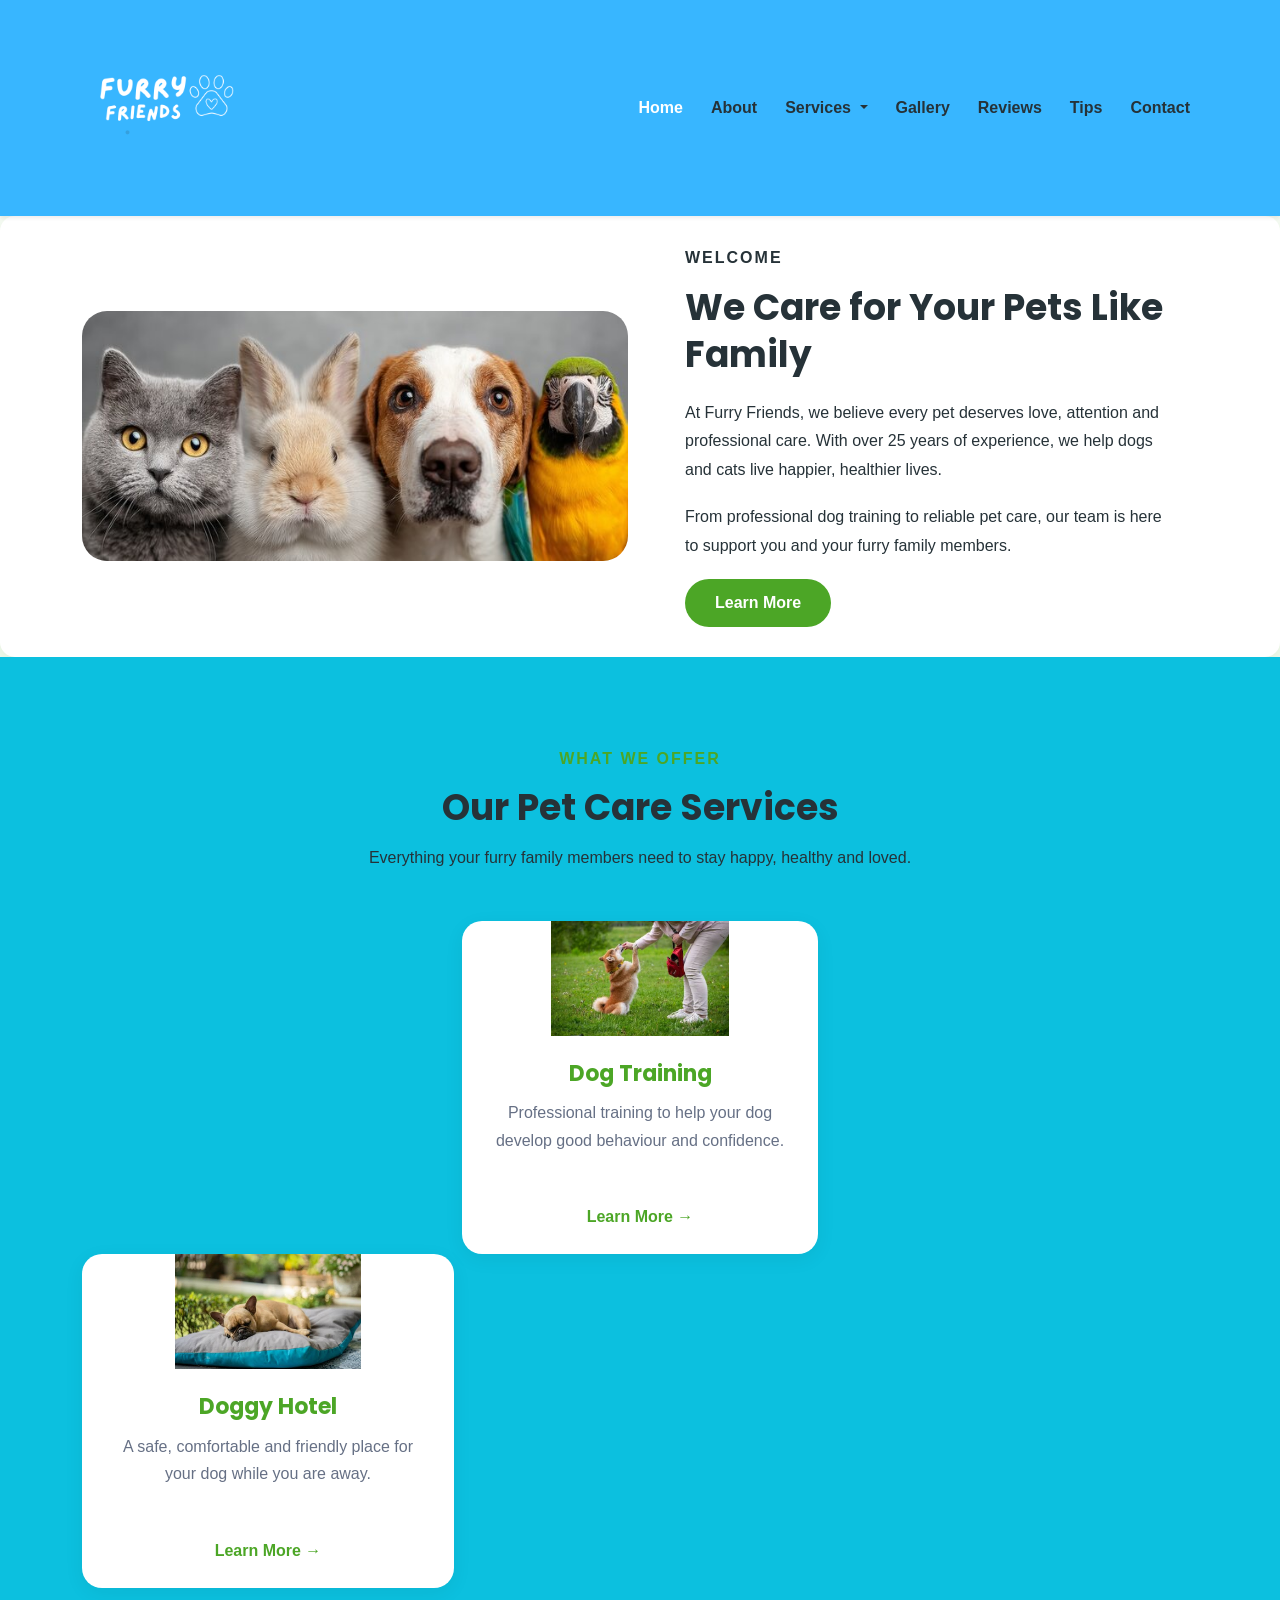
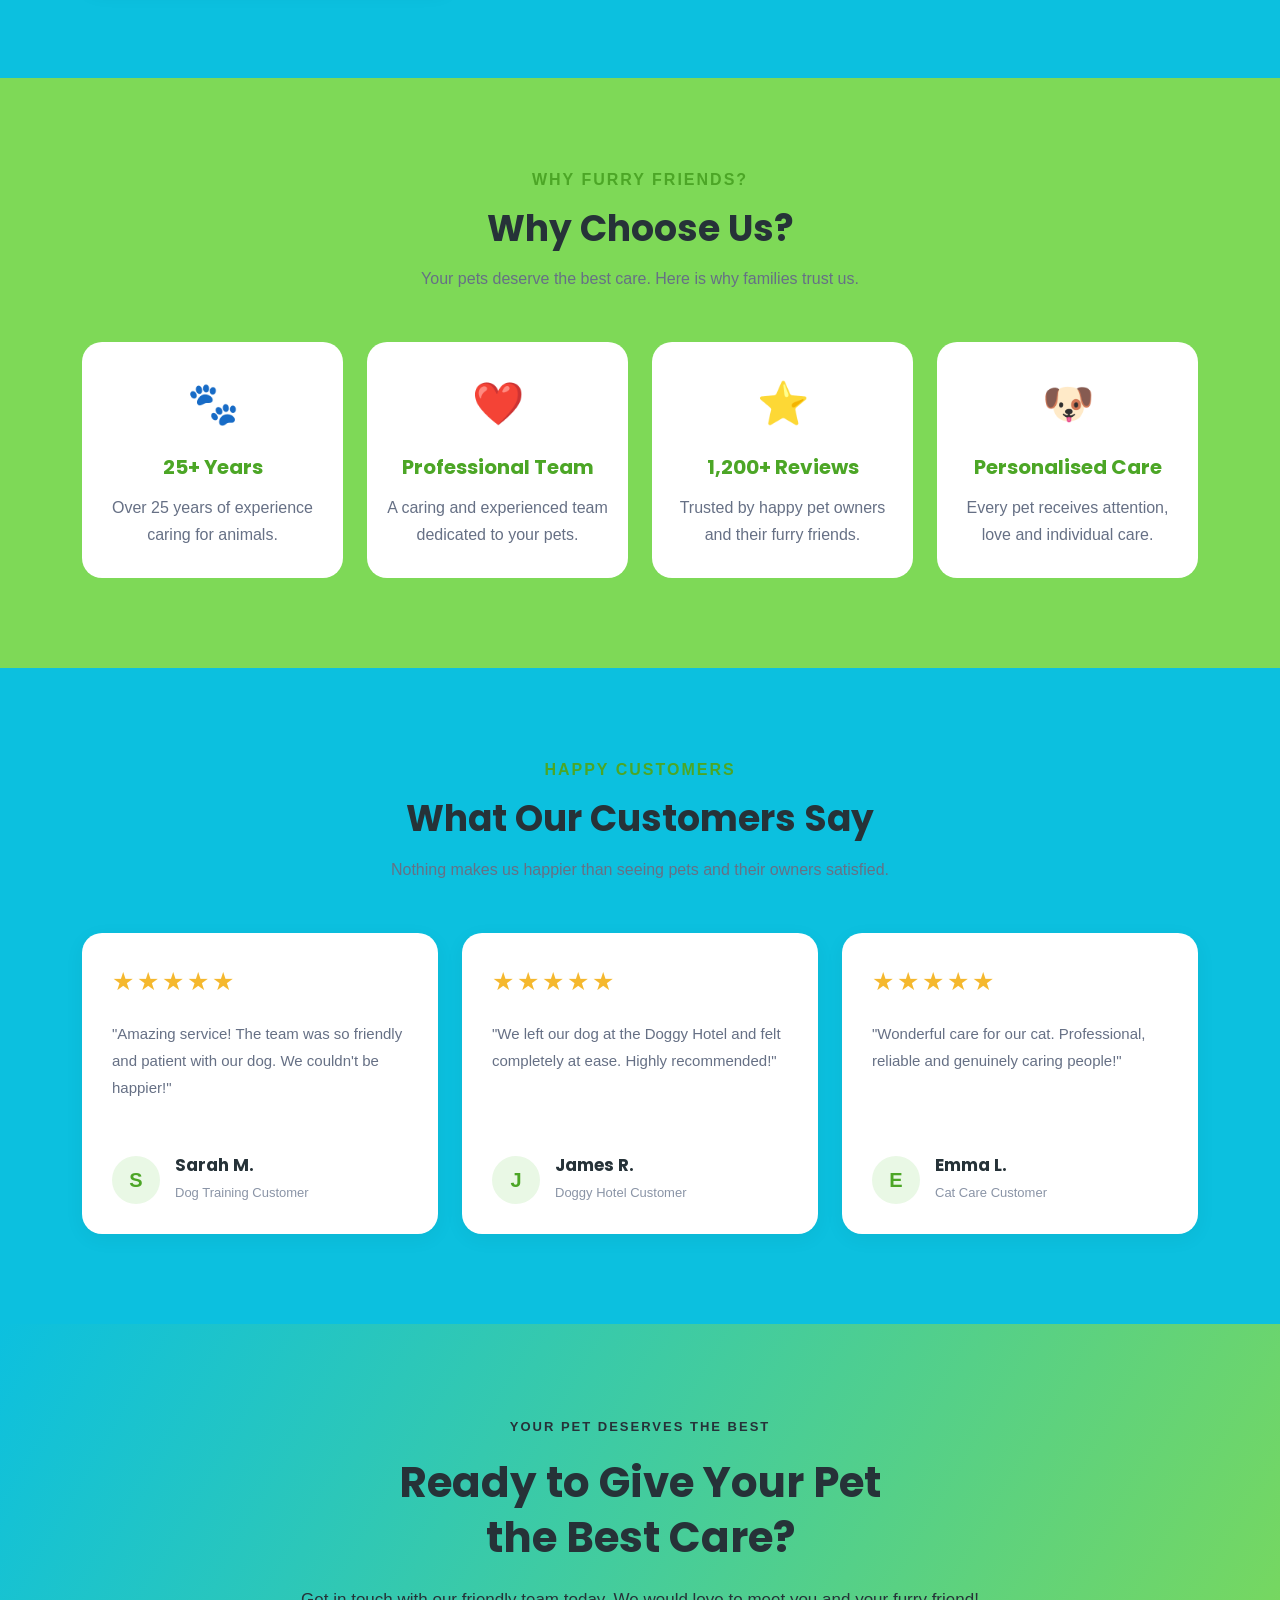
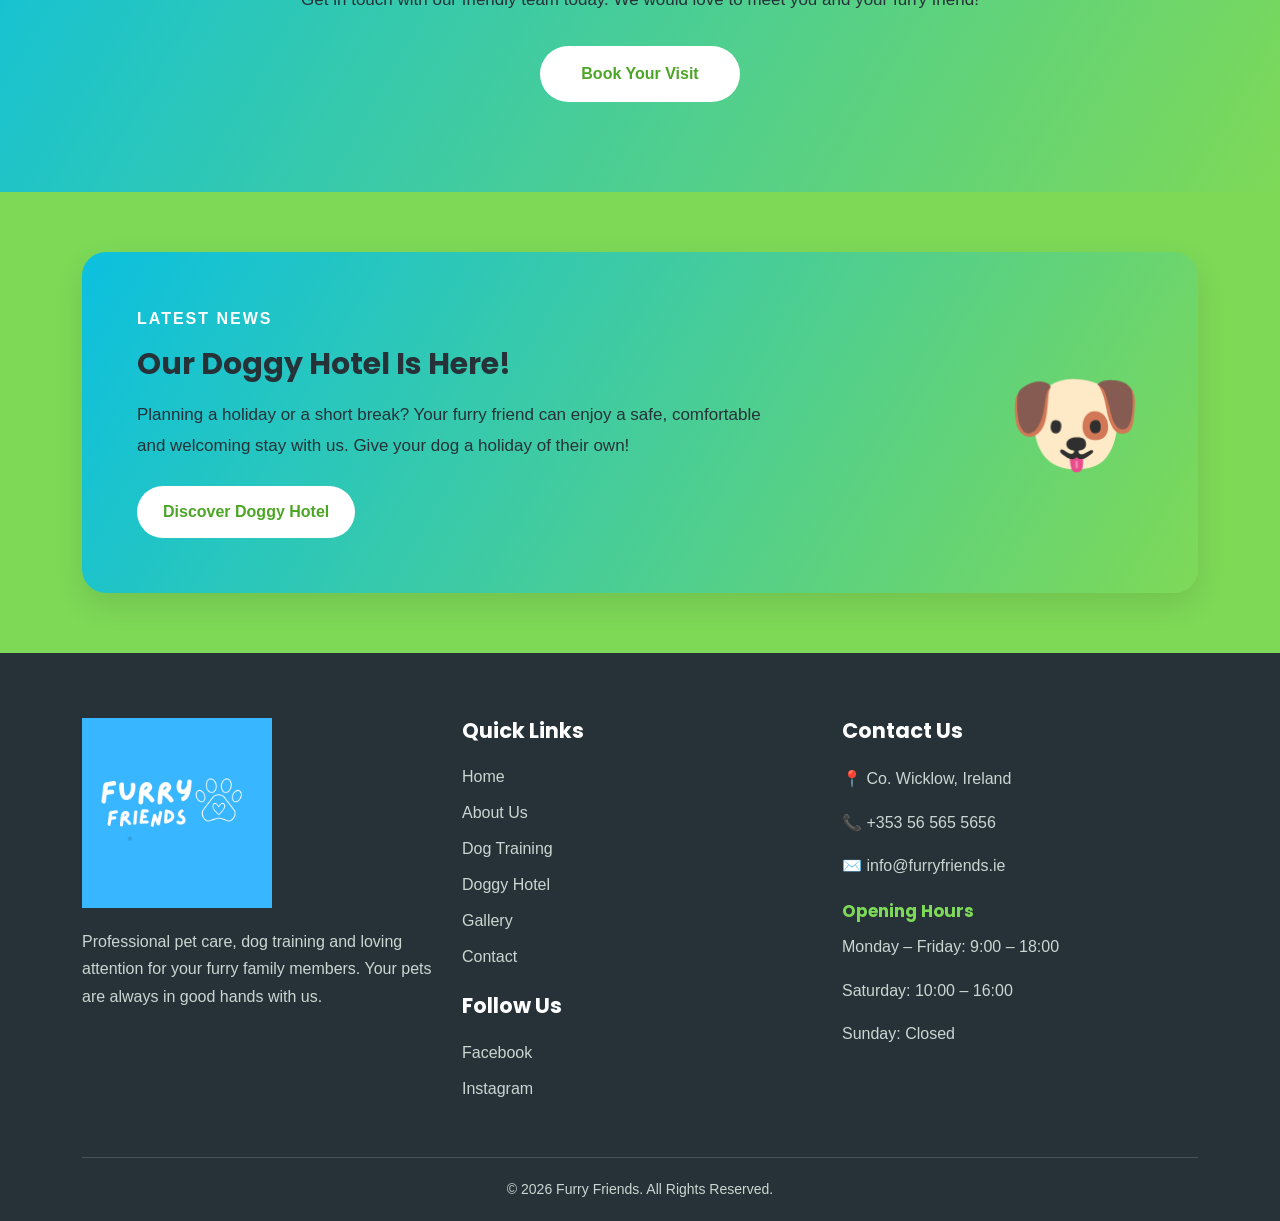
==== commit b3886f66: "Update index.html" ====
--- a/index.html
+++ b/index.html
@@ -211,6 +211,7 @@
                 </div>
 
             </div>
+        </div>
 
             <!-- DOGGY HOTEL -->
             <div class="col-md-6 col-lg-4">
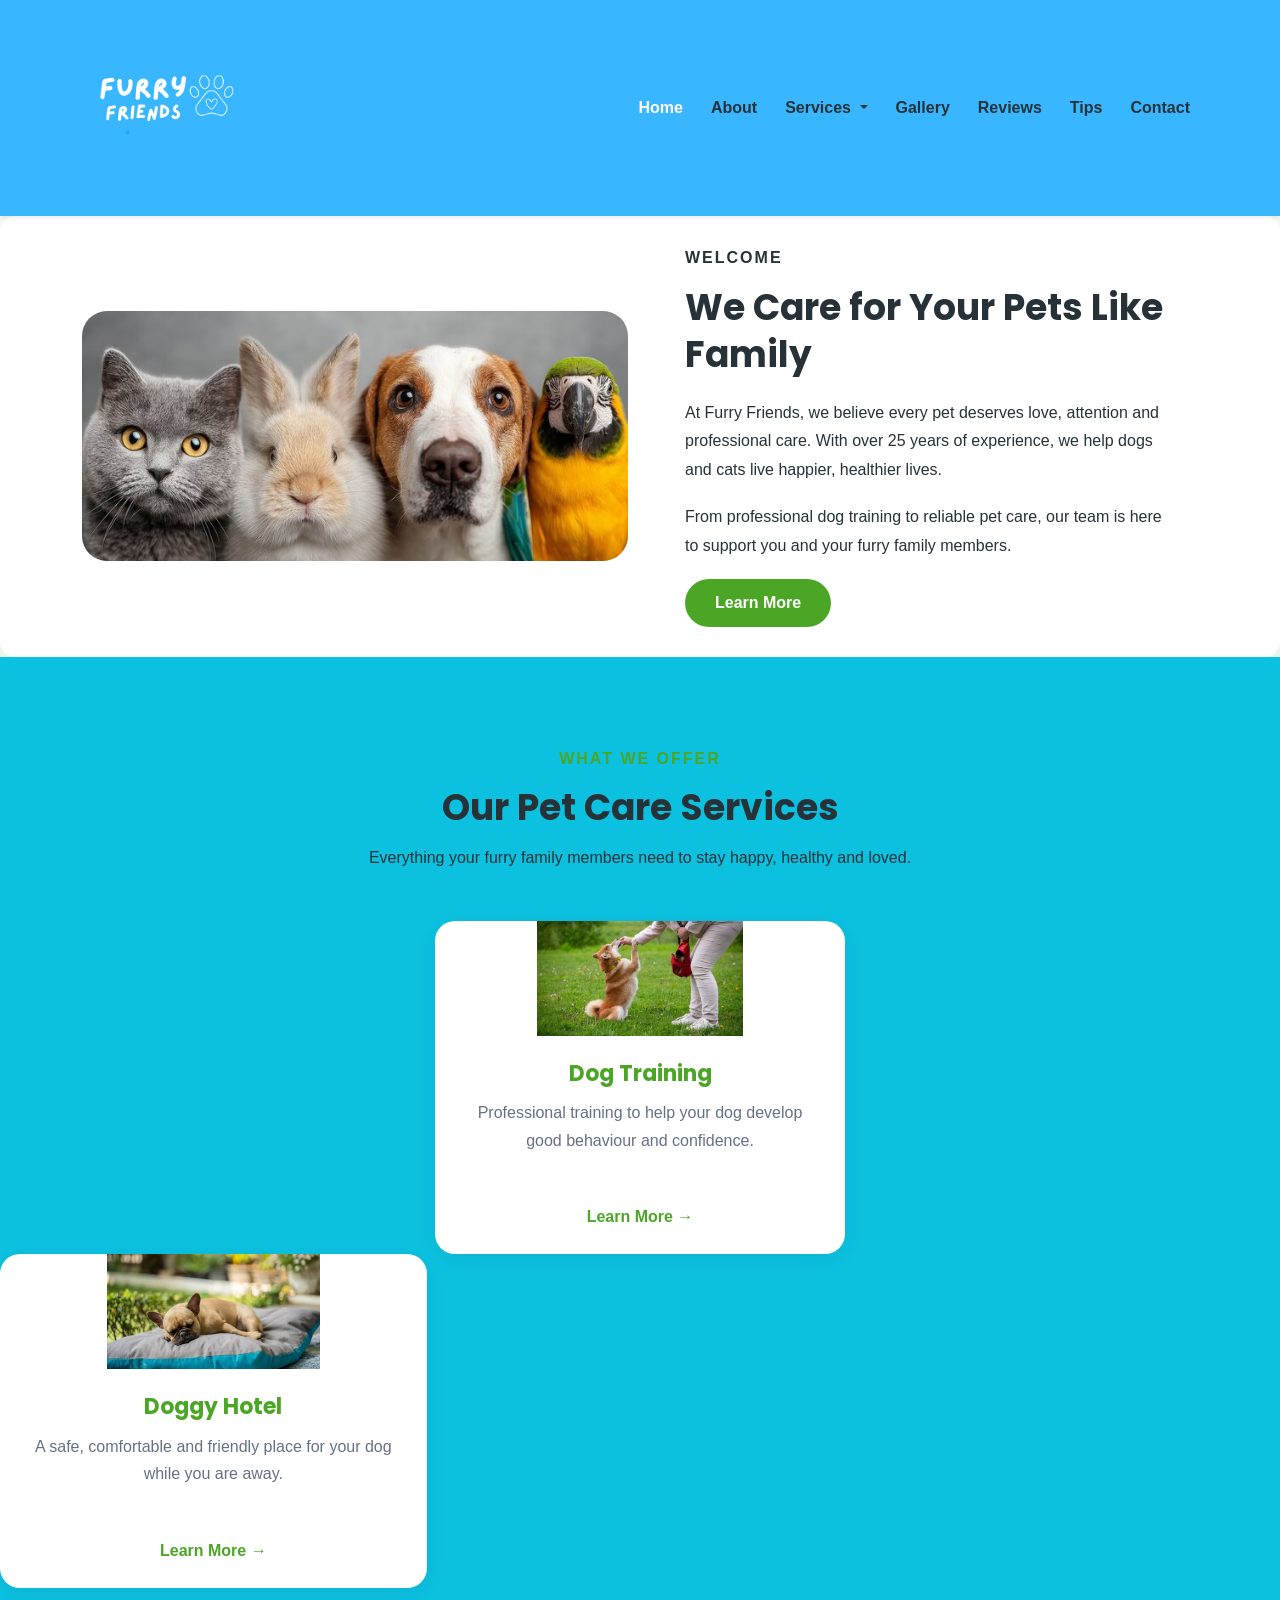
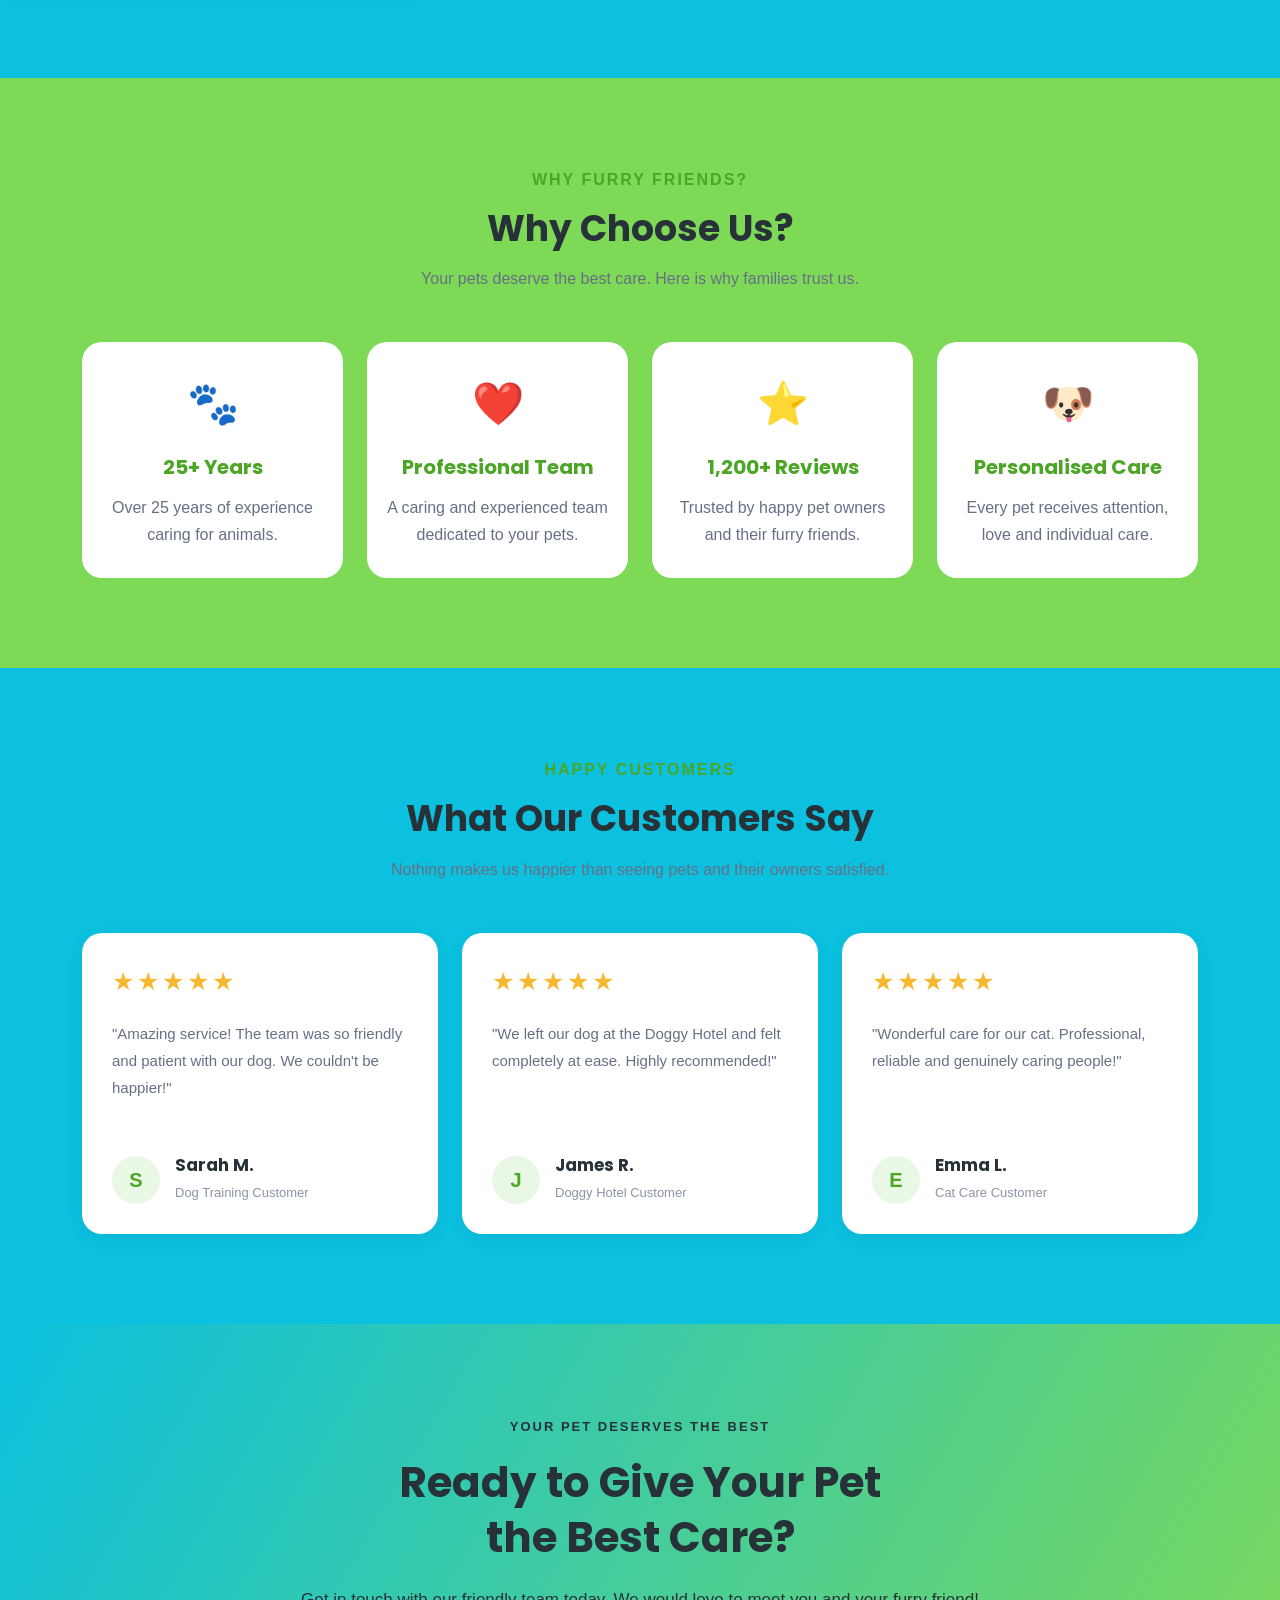
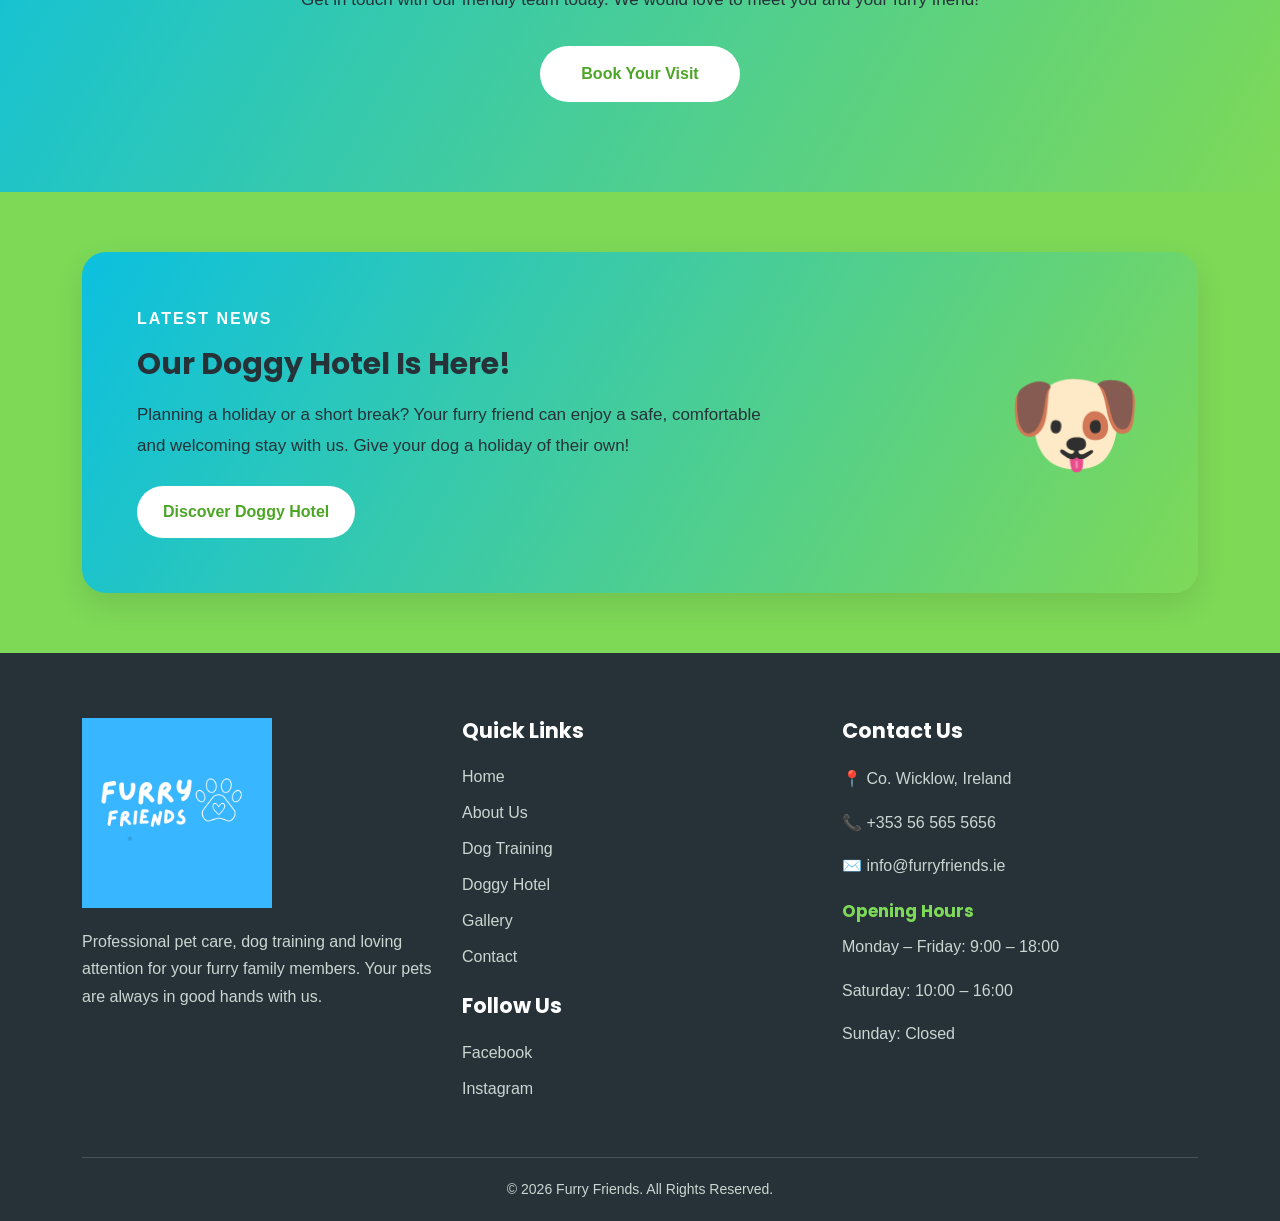
==== commit 9023a3a1: "Fix HTML formatting and restore content" ====
--- a/index.html
+++ b/index.html
@@ -181,6 +181,7 @@
             </p>
 
         </div>
+     </div>
 
         <!-- SERVICE CARDS -->
         <div class="row g-4">
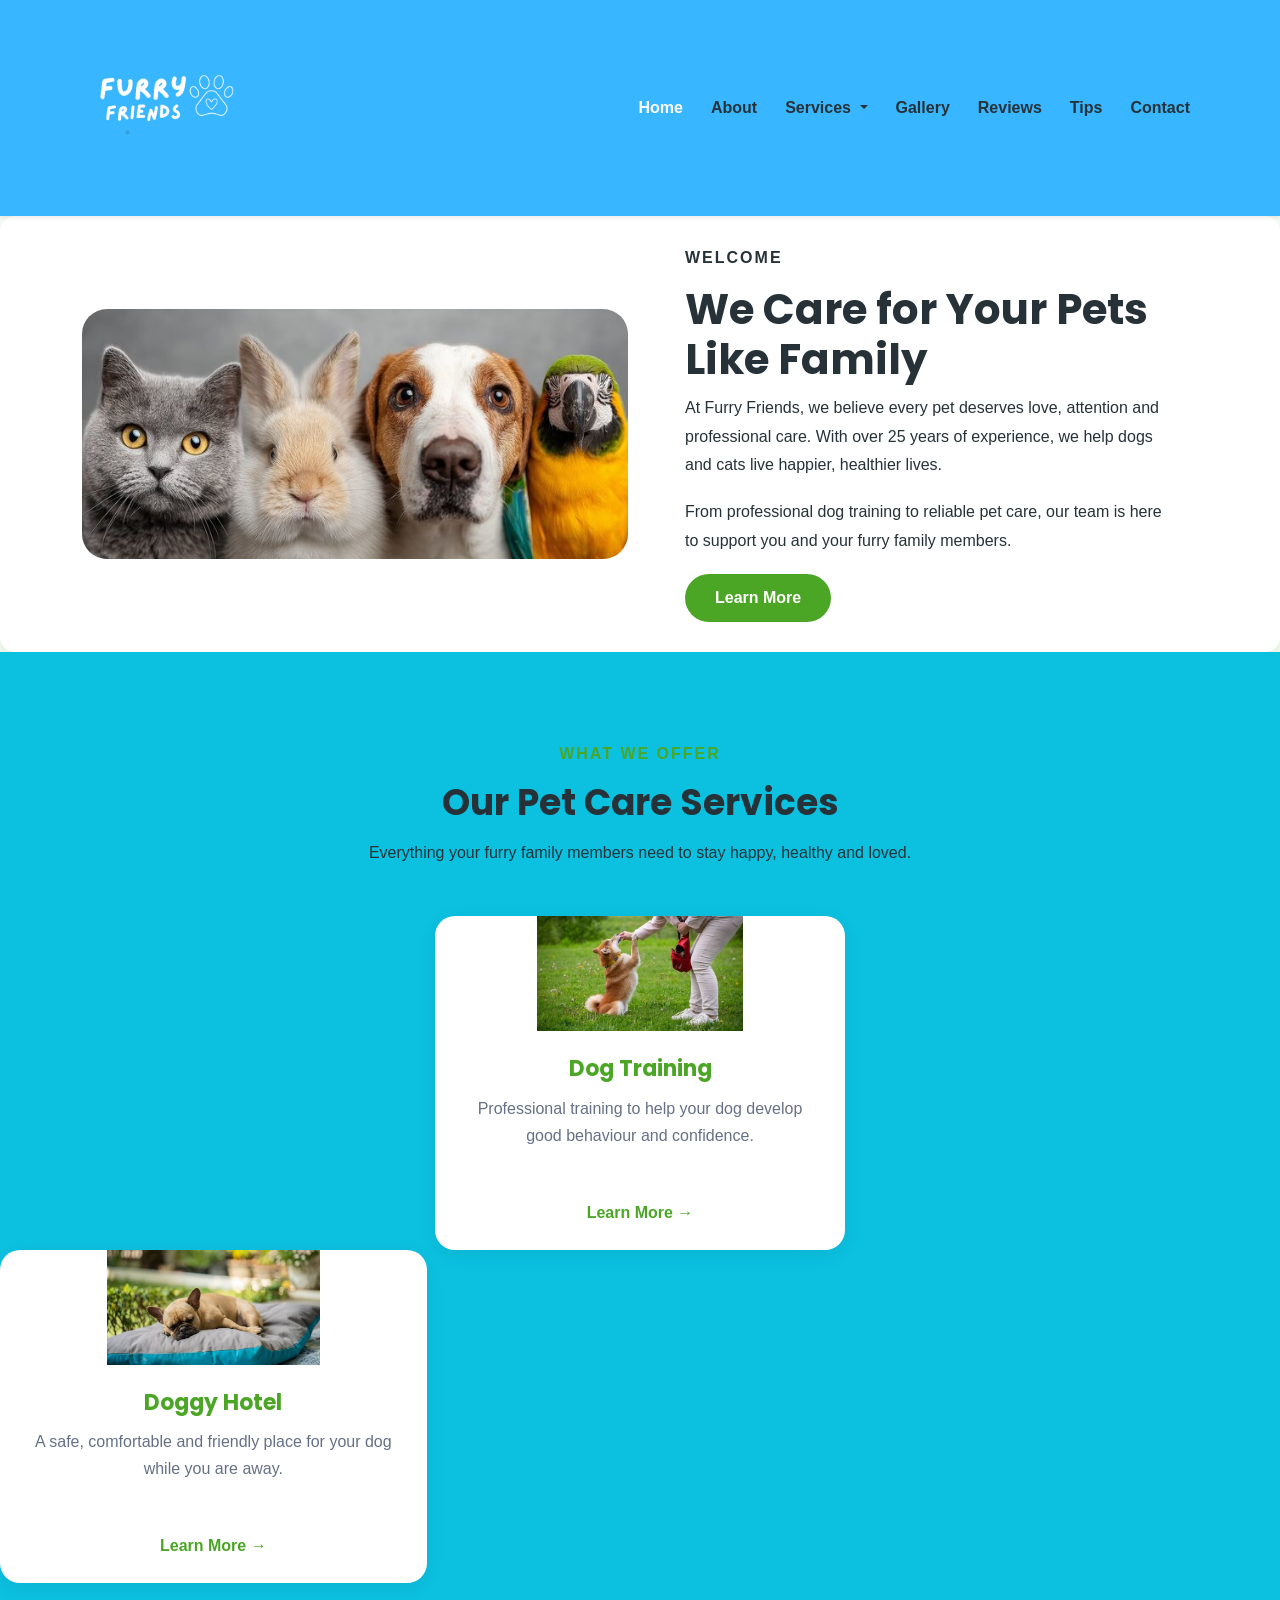
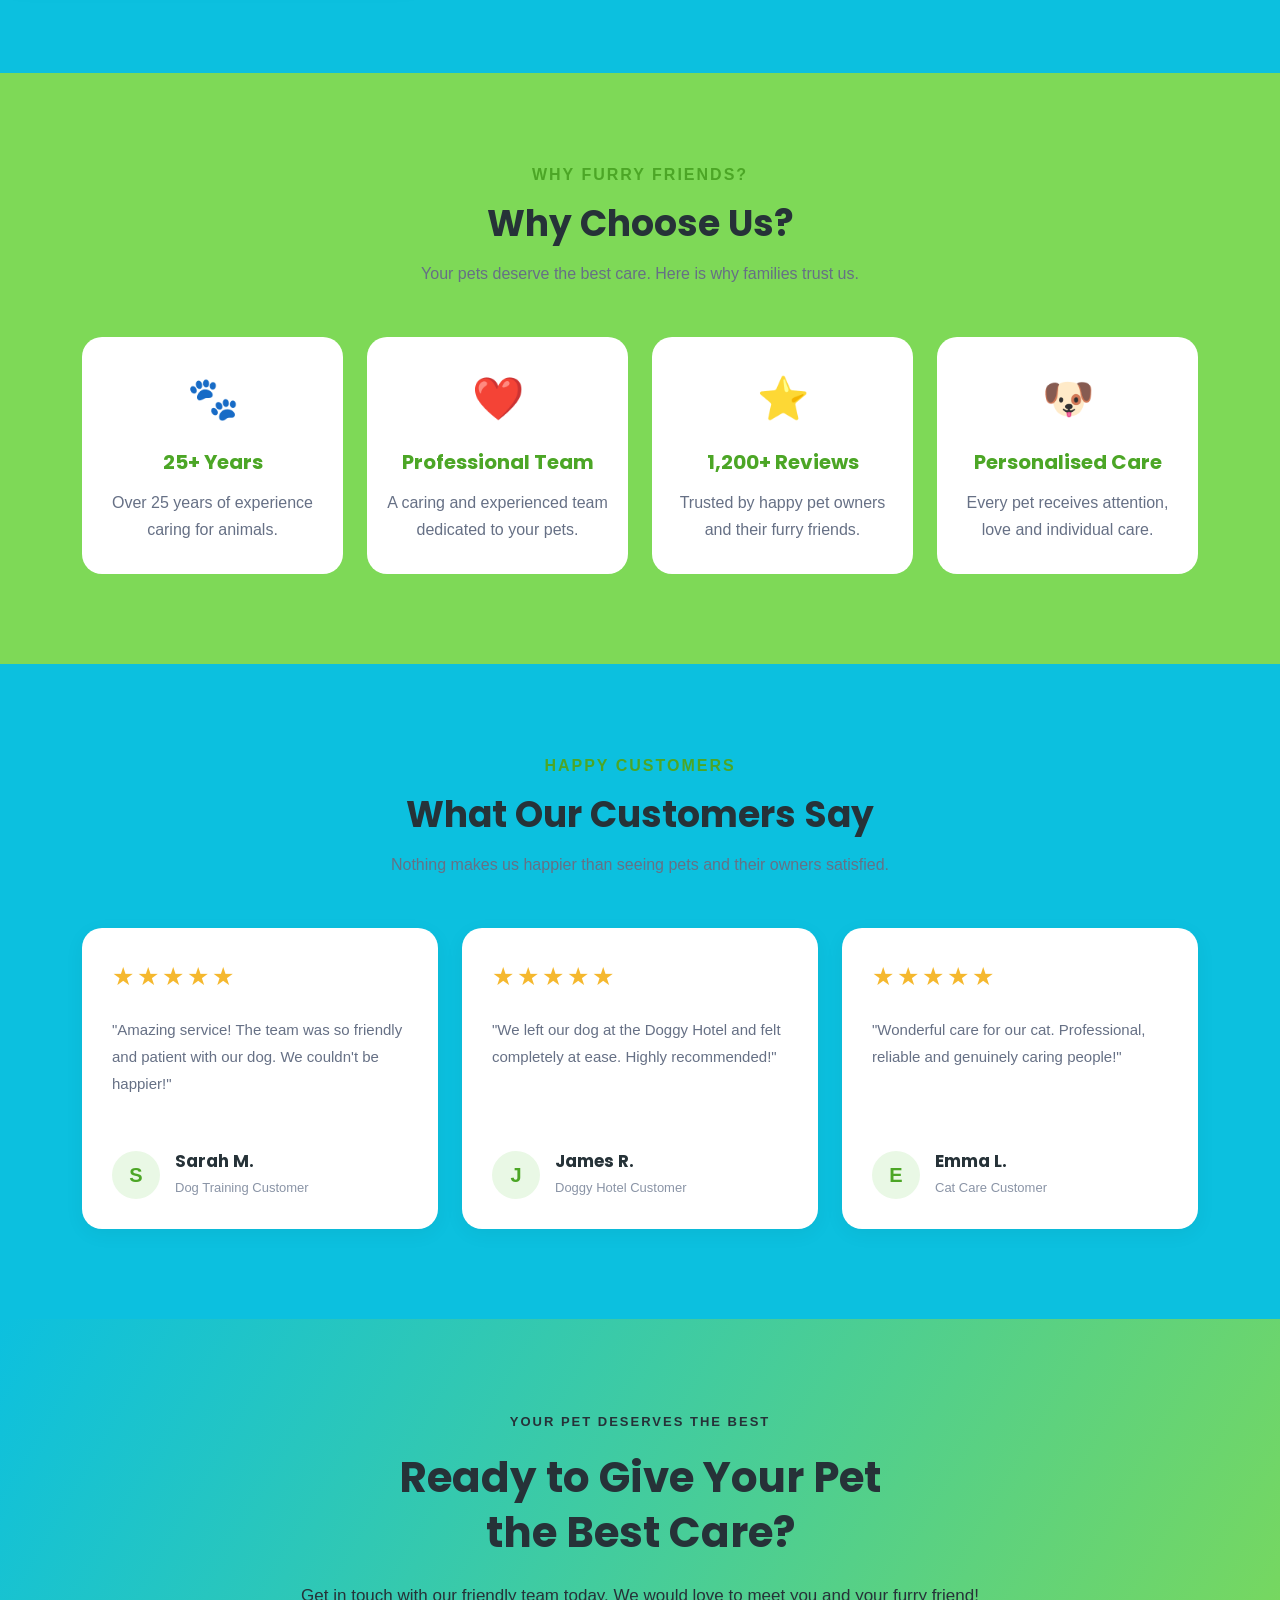
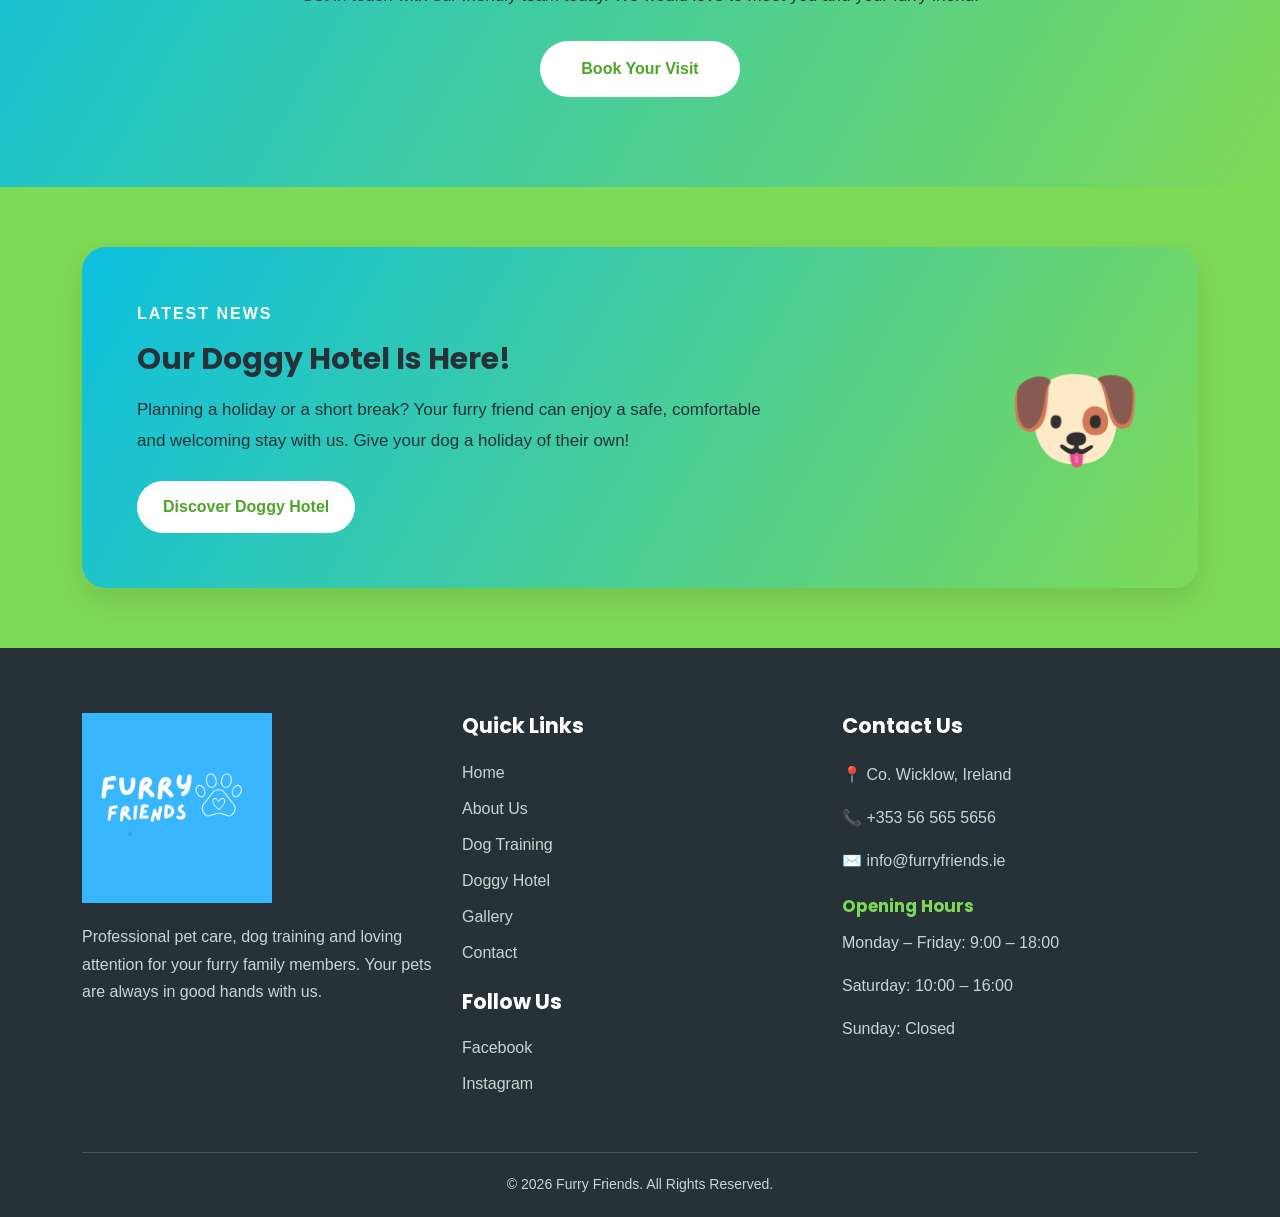
==== commit 23dca0d4: "Update index.html" ====
--- a/index.html
+++ b/index.html
@@ -137,7 +137,7 @@
 
                 <span class="section-label">WELCOME</span>
 
-                <h2>We Care for Your Pets Like Family</h2>
+                <h1>We Care for Your Pets Like Family</h1>
 
                 <p>
                     At Furry Friends, we believe every pet deserves
@@ -181,7 +181,8 @@
             </p>
 
         </div>
-     </div>
+
+    </div>
 
         <!-- SERVICE CARDS -->
         <div class="row g-4">
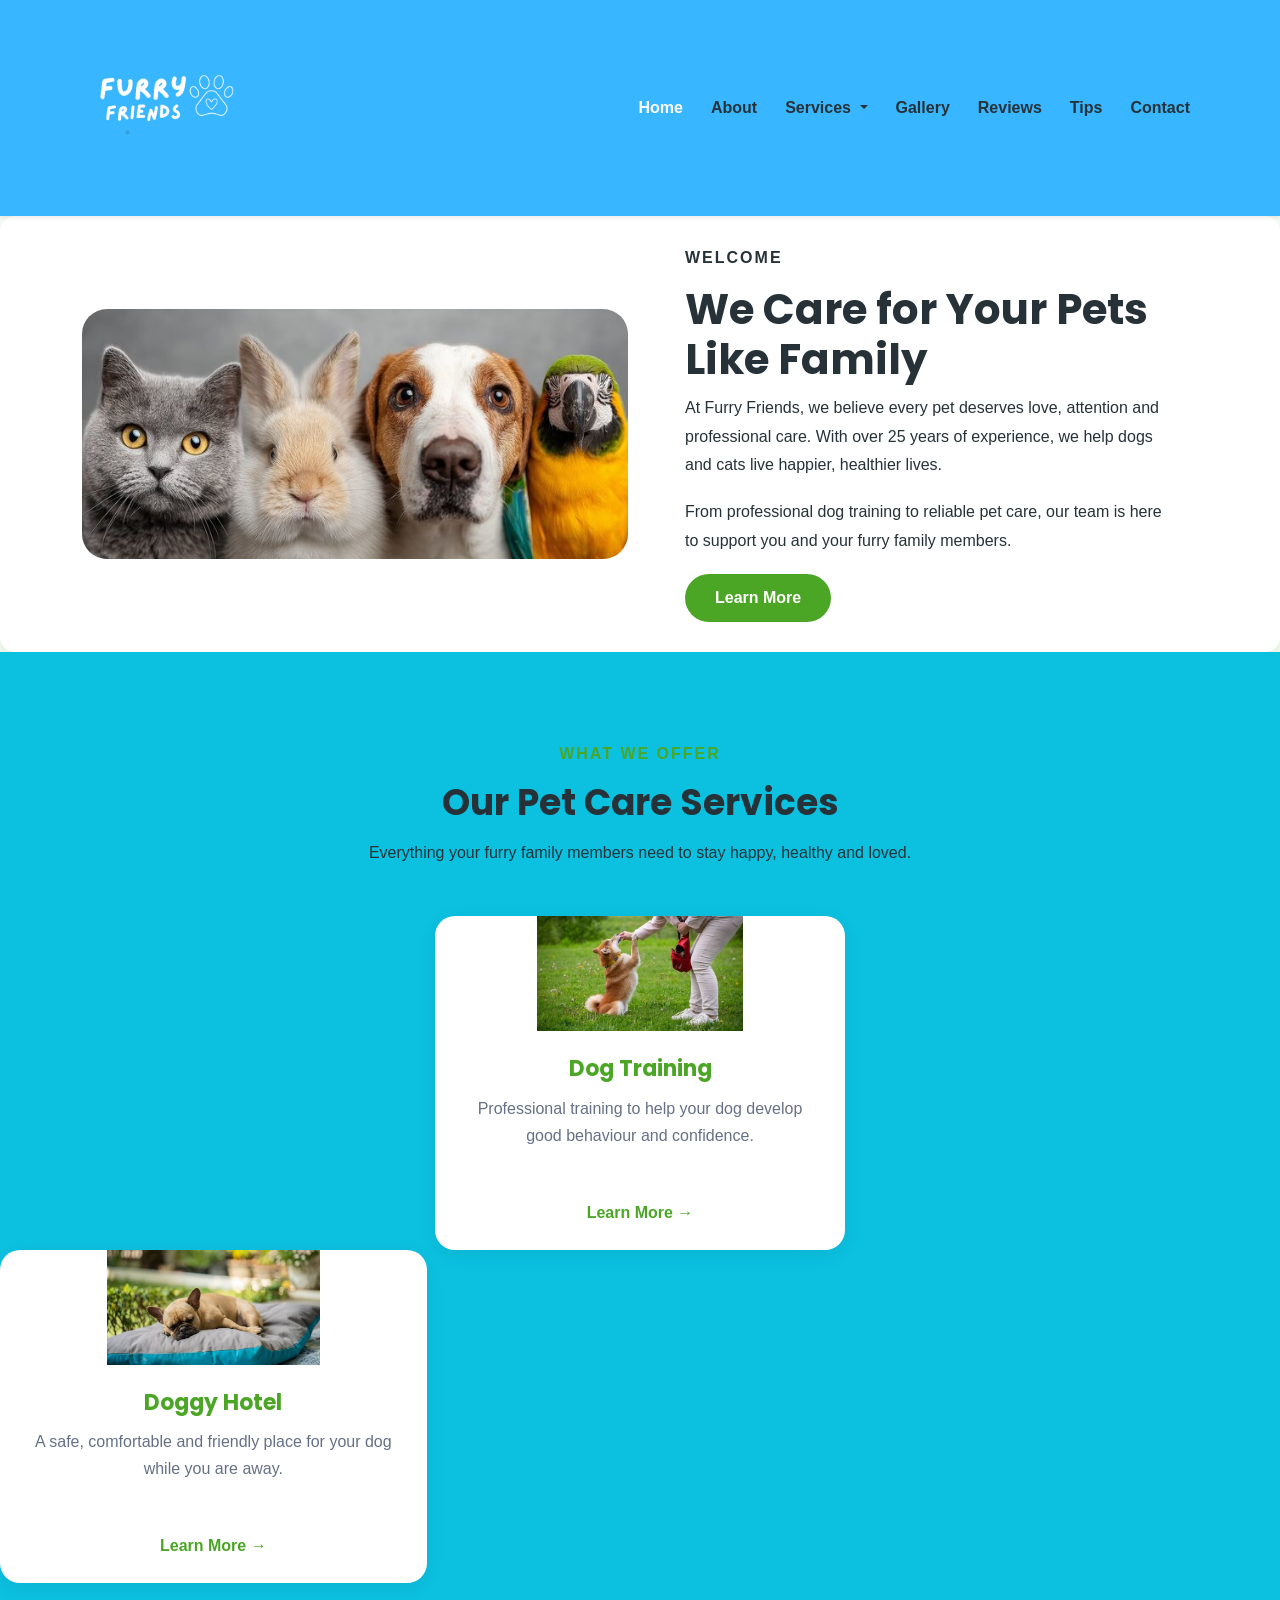
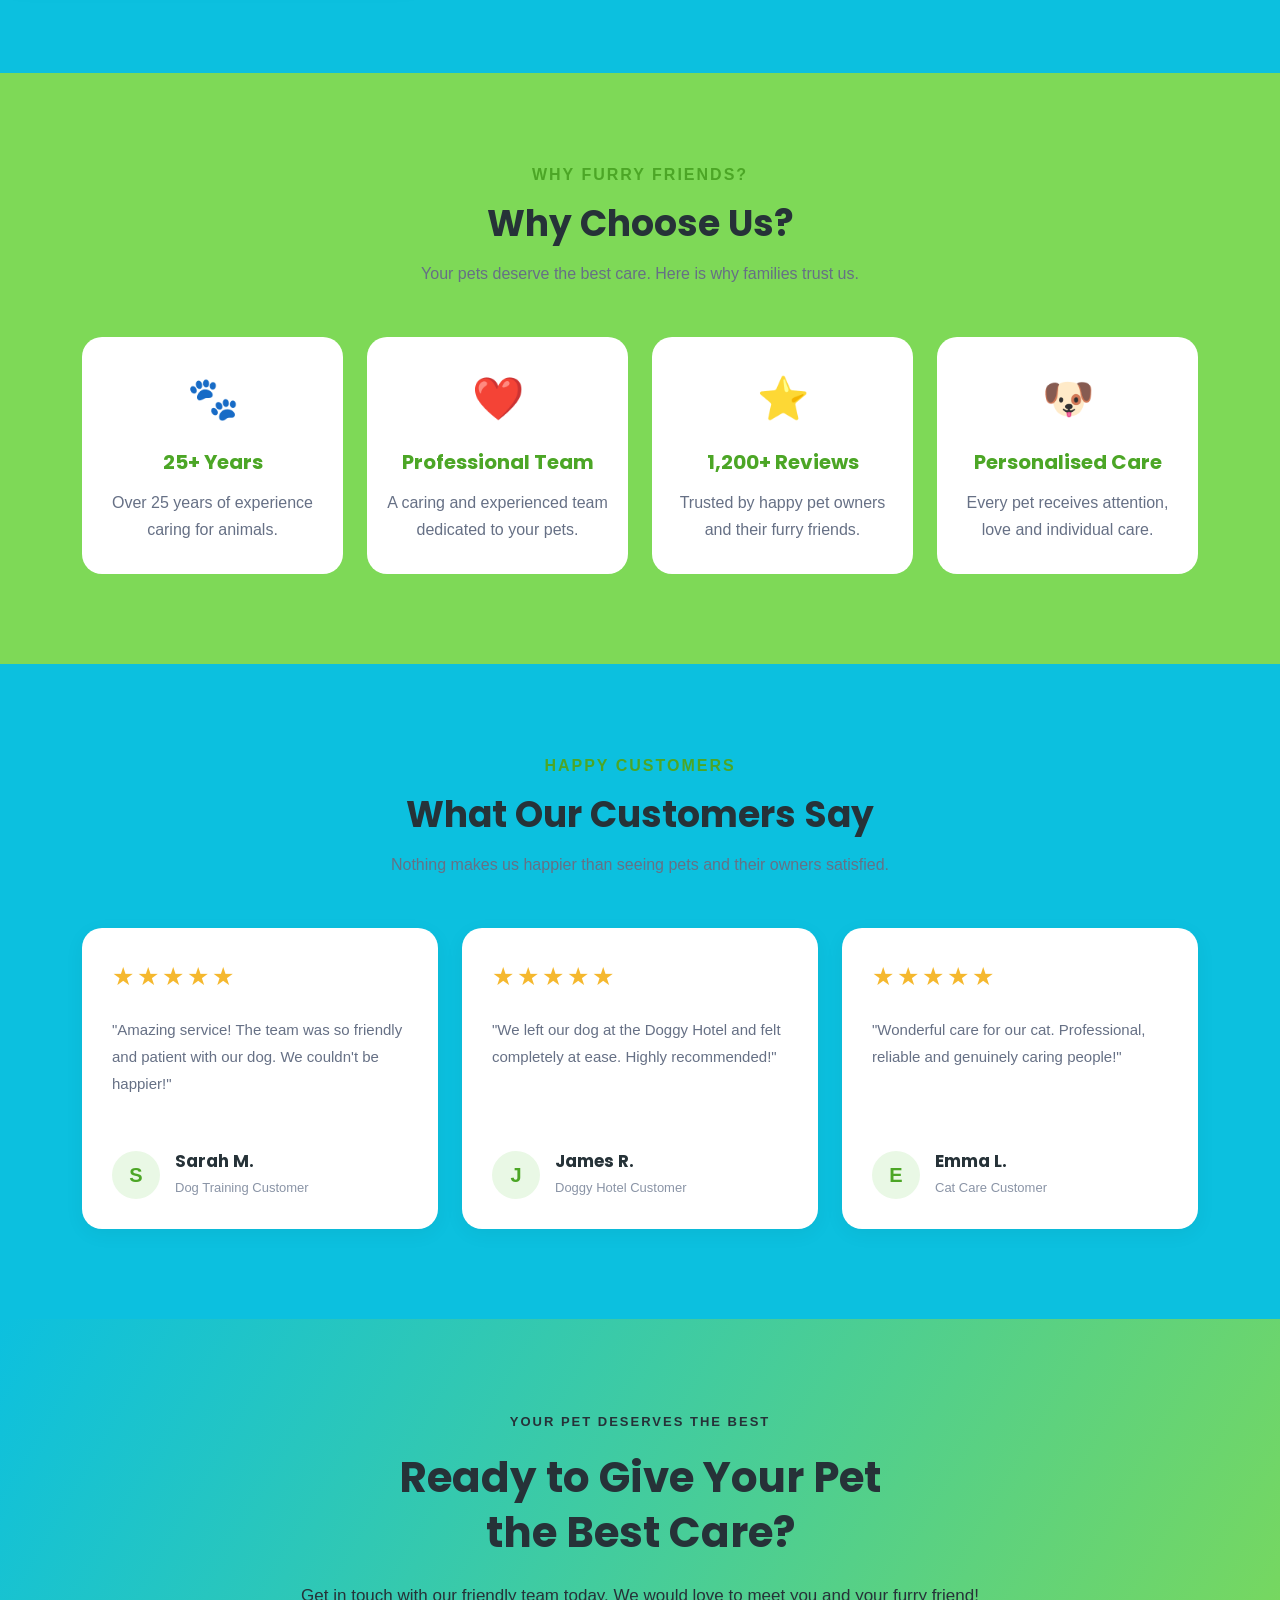
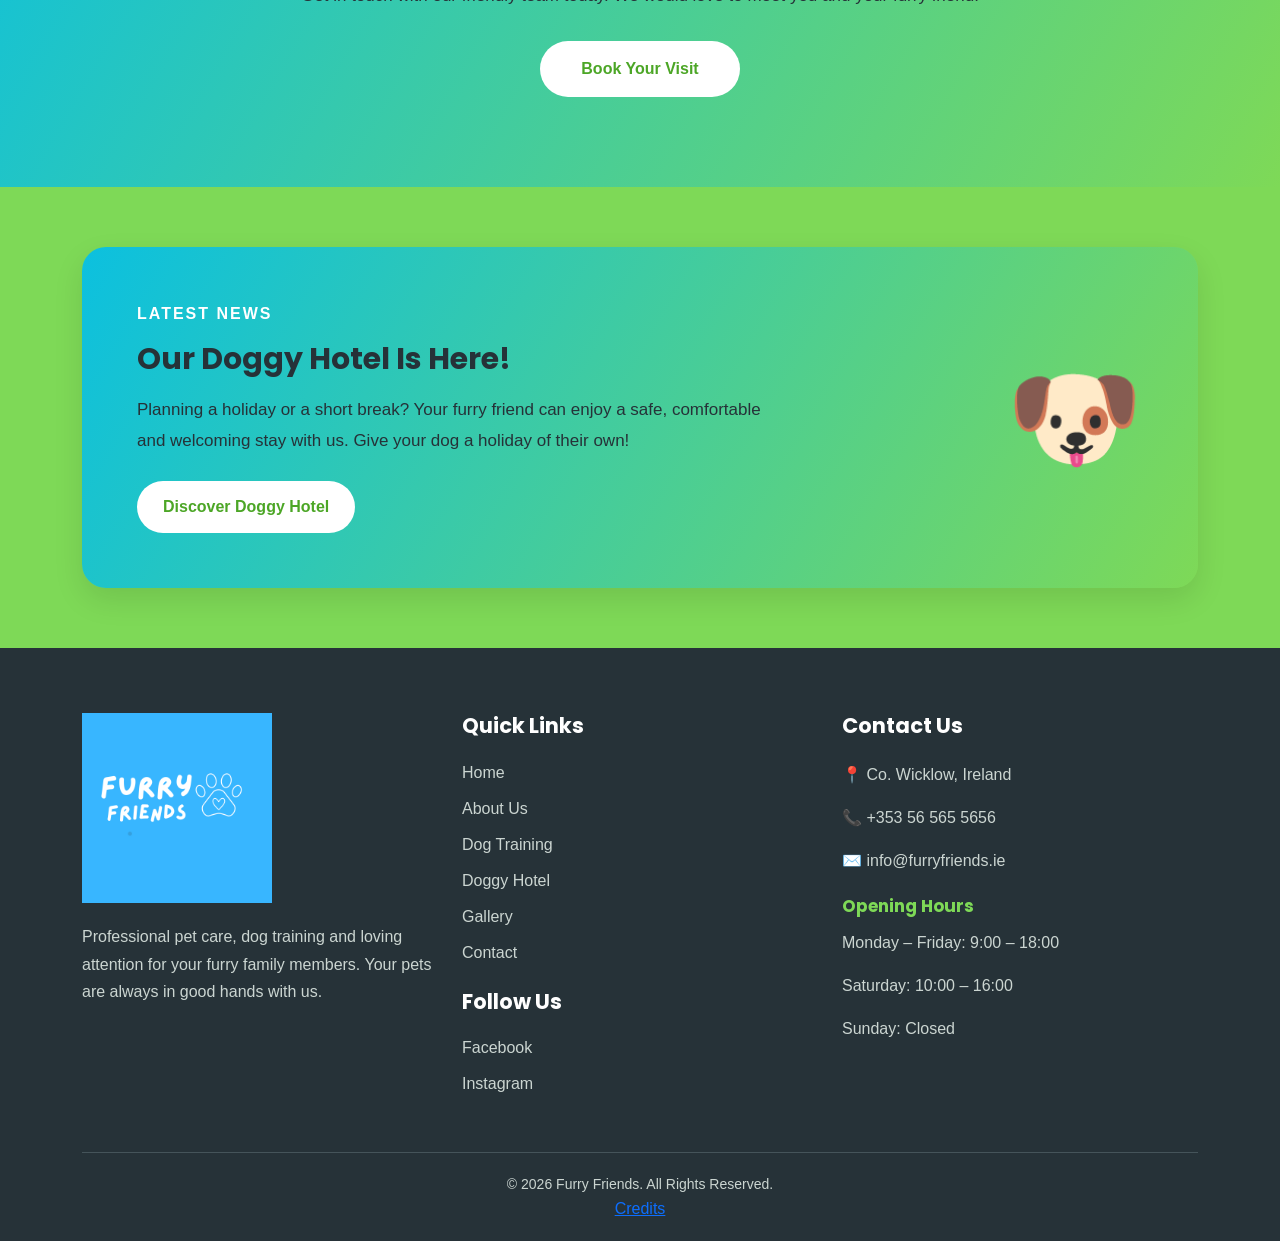
==== commit 57ccd15a: "Update index.html" ====
--- a/index.html
+++ b/index.html
@@ -590,7 +590,9 @@
             <p>
                 © 2026 Furry Friends. All Rights Reserved.
             </p>
-
+<a href="credits.html" class="footer-credit-link">
+    Credits
+</a>
         </div>
 
     </div>
